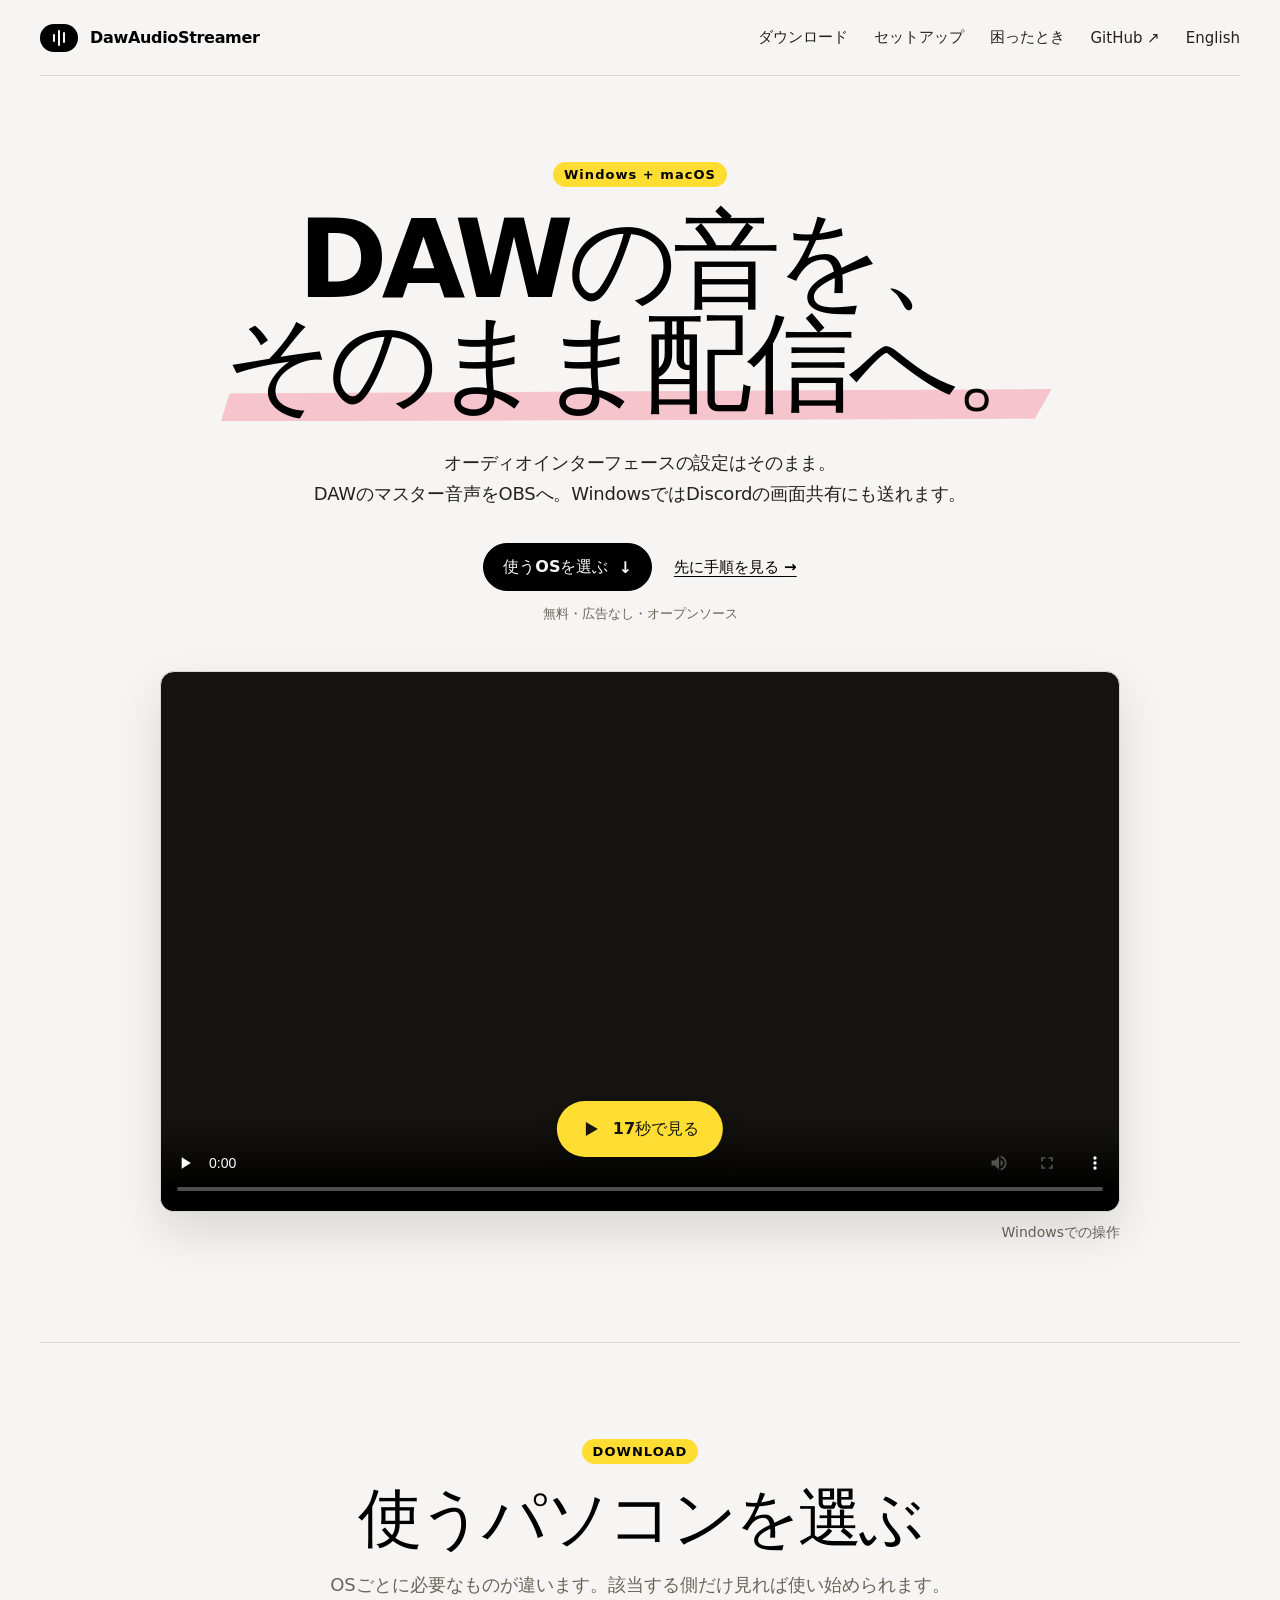
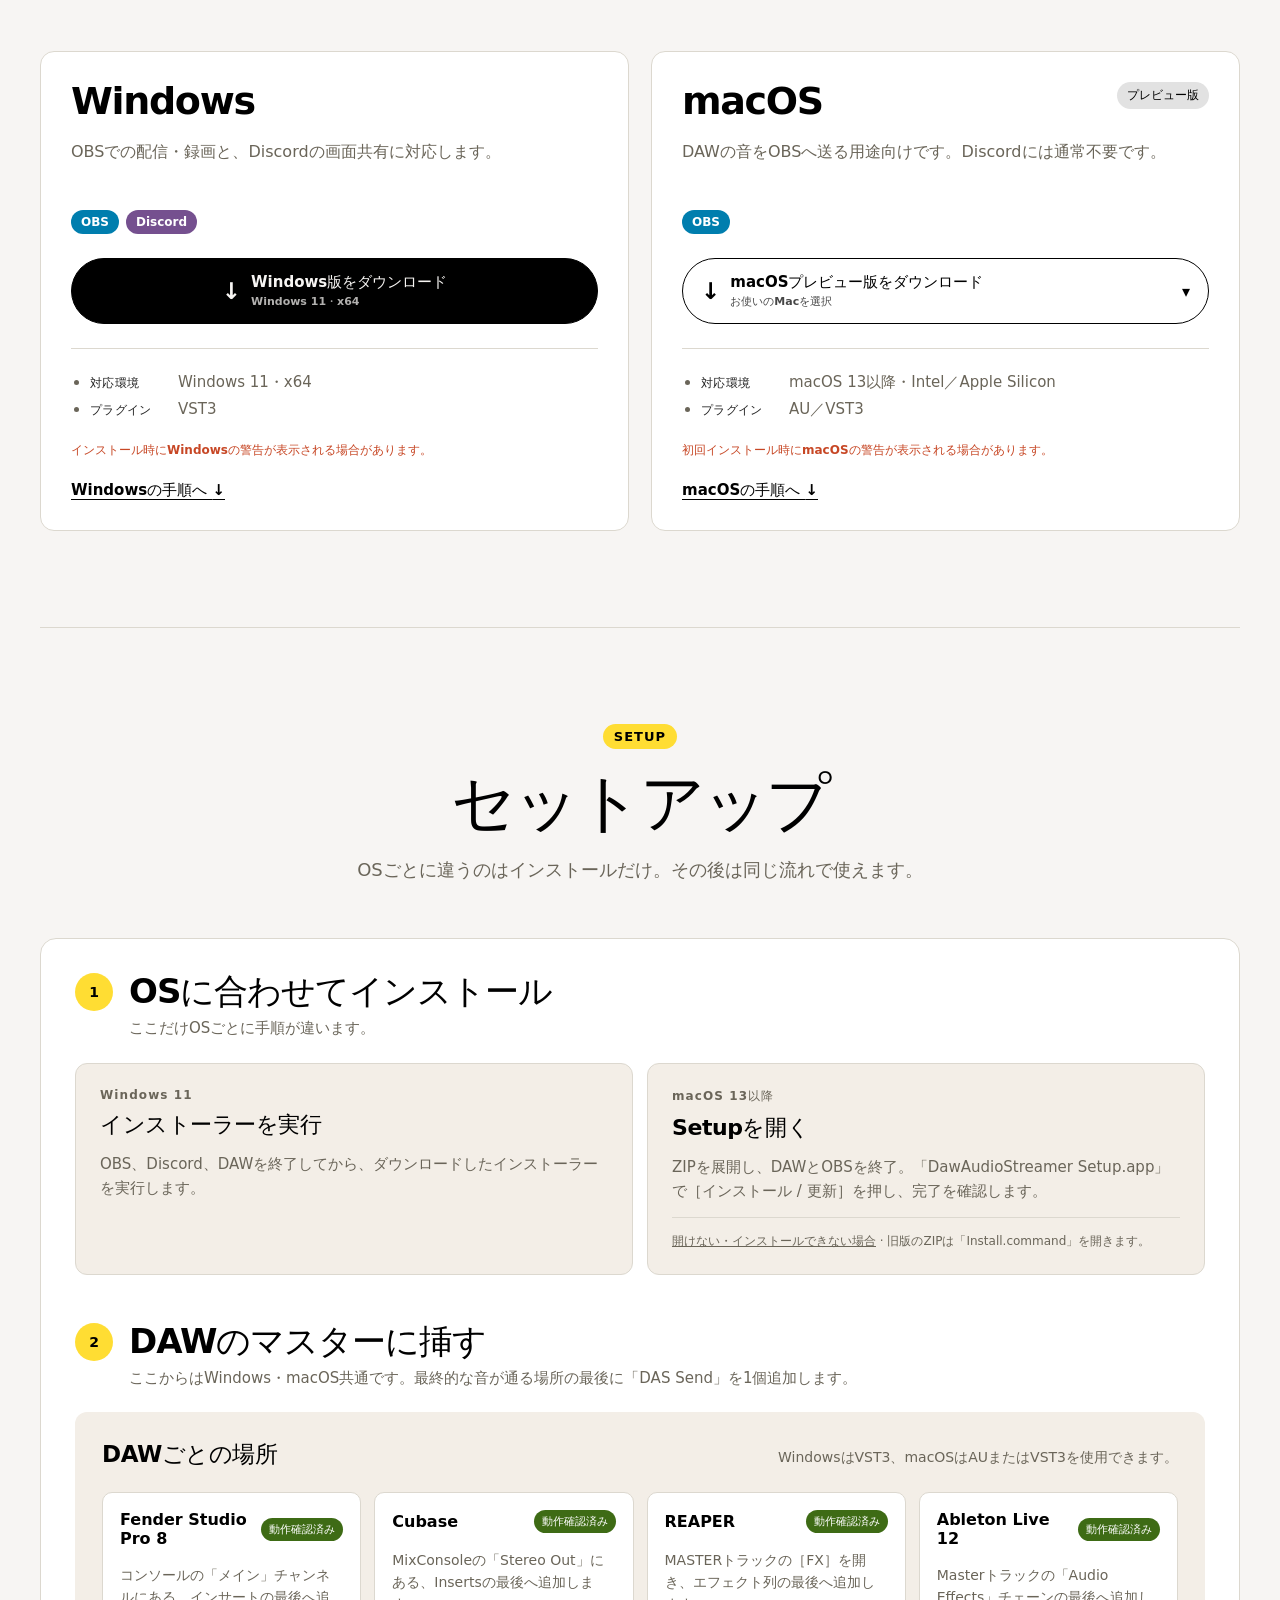
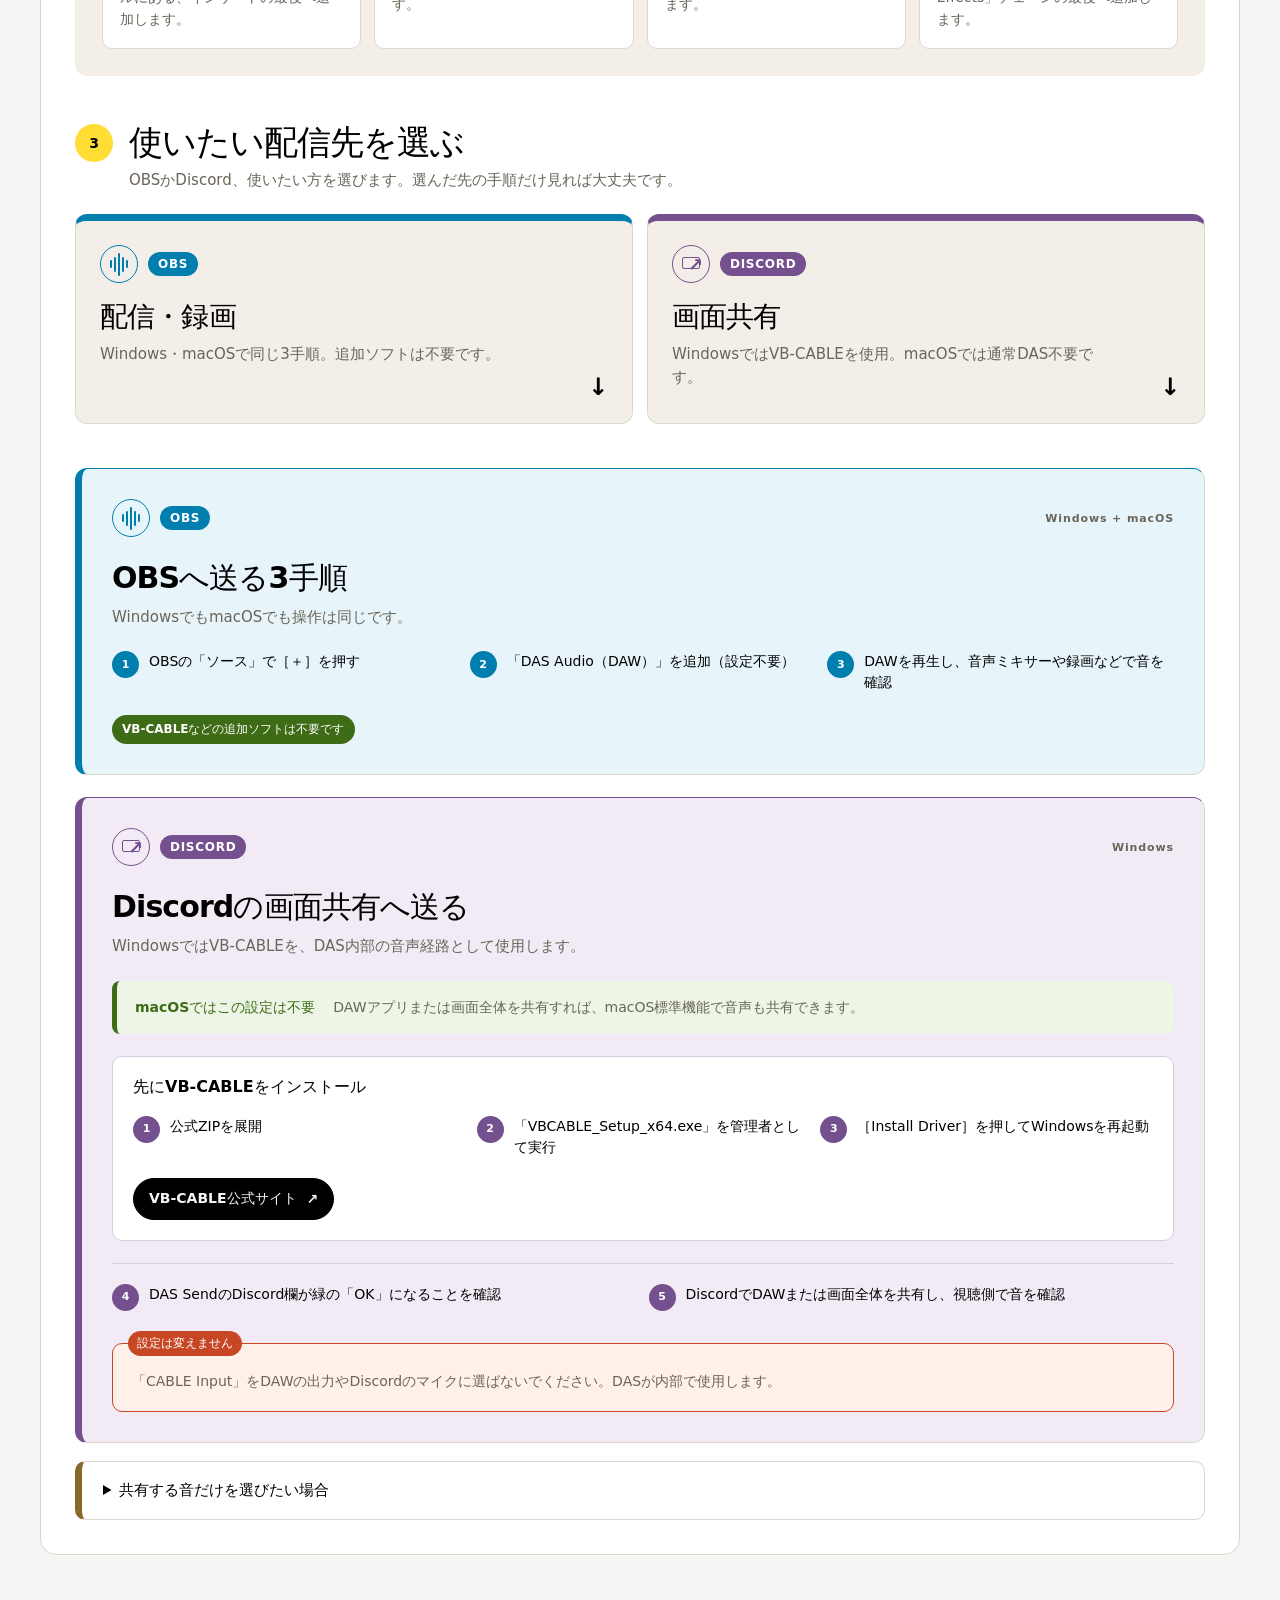
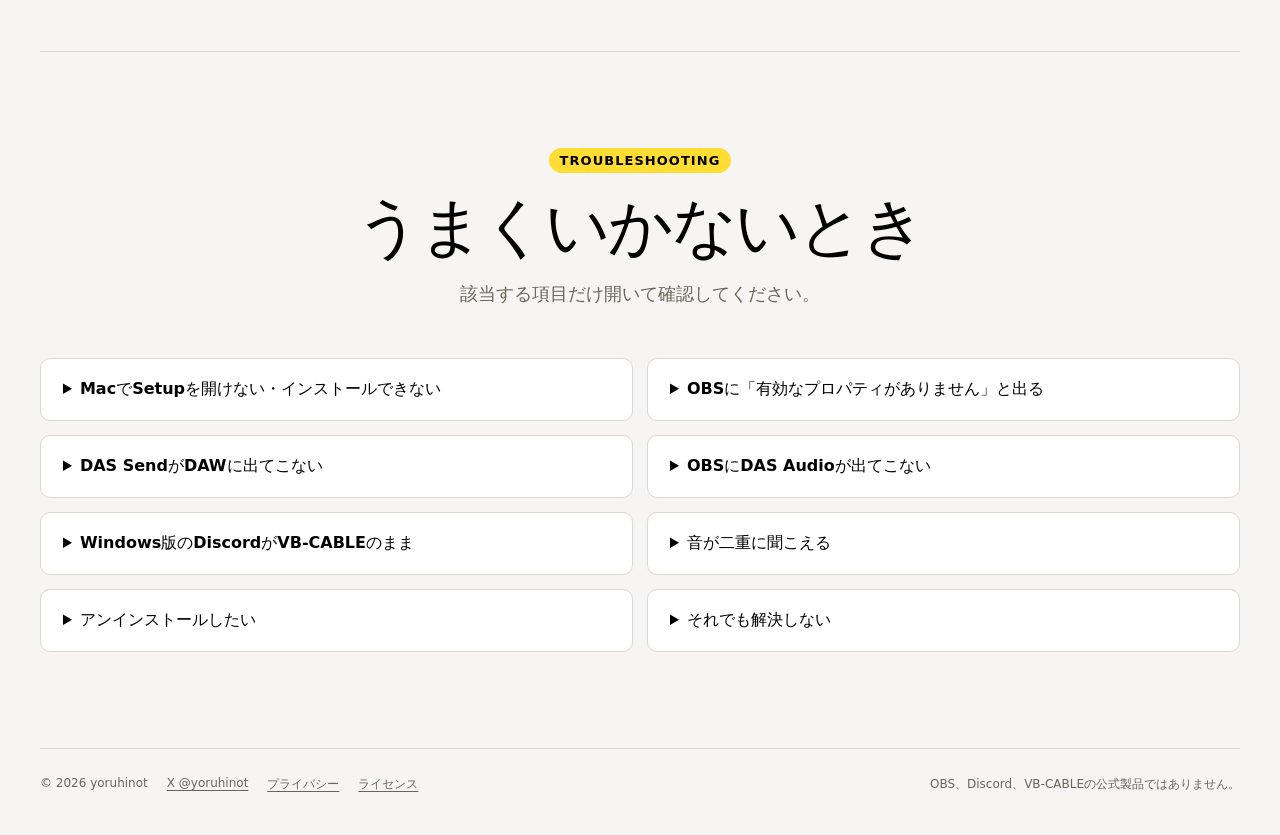
==== site/index.html @ 67678a51 "Refine setup wording and name the bundled Mac guide clearly" ====
<!doctype html>
<html lang="ja">
<head>
  <meta charset="utf-8">
  <meta name="viewport" content="width=device-width, initial-scale=1">
  <script src="language.js?v=20260910"></script>
  <title>DawAudioStreamer — DAWの音を配信へ</title>
  <meta name="description" content="DAWの音声を、オーディオ設定を変えずにOBSやDiscordの画面共有へ送れます。Windows版とmacOSプレビュー版を配布中。">
  <meta name="theme-color" content="#f7f5f3" media="(prefers-color-scheme: light)">
  <meta name="theme-color" content="#151411" media="(prefers-color-scheme: dark)">
  <link rel="canonical" href="https://yoruhinot.github.io/DawAudioStreamer/">
  <link rel="icon" href="favicon.ico?v=20260908" sizes="16x16 32x32 48x48">
  <link rel="icon" type="image/png" sizes="32x32" href="favicon-32.png?v=20260908">
  <link rel="icon" type="image/svg+xml" sizes="any" href="favicon.svg?v=20260908">
  <link rel="apple-touch-icon" sizes="180x180" href="apple-touch-icon.png?v=20260908">
  <meta property="og:type" content="website">
  <meta property="og:site_name" content="DawAudioStreamer">
  <meta property="og:locale" content="ja_JP">
  <meta property="og:url" content="https://yoruhinot.github.io/DawAudioStreamer/">
  <meta property="og:title" content="DawAudioStreamer — DAWの音を配信へ">
  <meta property="og:description" content="DAWの音をOBSへ。WindowsではDiscordの画面共有にも。オーディオインターフェースの設定はそのまま。">
  <meta property="og:image" content="https://yoruhinot.github.io/DawAudioStreamer/og.png?v=20260908">
  <meta property="og:image:type" content="image/png">
  <meta property="og:image:alt" content="DawAudioStreamer — DAWの音を、そのまま配信へ。OBS / Discord">
  <meta property="og:image:width" content="1731">
  <meta property="og:image:height" content="909">
  <meta name="twitter:card" content="summary_large_image">
  <meta name="twitter:title" content="DawAudioStreamer — DAWの音を配信へ">
  <meta name="twitter:description" content="DAWの音をOBSへ。WindowsではDiscordの画面共有にも。オーディオインターフェースの設定はそのまま。">
  <meta name="twitter:image" content="https://yoruhinot.github.io/DawAudioStreamer/og.png?v=20260908">
  <meta name="twitter:image:alt" content="DawAudioStreamer — DAWの音を、そのまま配信へ。OBS / Discord">
  <link rel="stylesheet" href="styles.css?v=20260927-setup">
</head>
<body>
  <header class="site-header">
    <a class="brand" href="#top" aria-label="DawAudioStreamer トップ">
      <span class="brand-mark" aria-hidden="true"><i></i><i></i><i></i></span>
      <span>DawAudioStreamer</span>
    </a>
    <nav aria-label="メインメニュー">
      <a href="#download">ダウンロード</a>
      <a href="#setup">セットアップ</a>
      <a href="#trouble">困ったとき</a>
      <a href="https://github.com/yoruhinot/DawAudioStreamer">GitHub <span aria-hidden="true">↗</span></a>
      <a href="en/?lang=en" hreflang="en" lang="en">English</a>
    </nav>
  </header>

  <main id="top">
    <section class="hero">
      <div class="hero-copy">
        <p class="eyebrow">Windows + macOS</p>
        <h1>DAWの音を、<br><span>そのまま配信へ。</span></h1>
        <p class="lead">オーディオインターフェースの設定はそのまま。<br>DAWのマスター音声をOBSへ。WindowsではDiscordの画面共有にも送れます。</p>
        <div class="hero-actions">
          <a class="primary-button" href="#download">使うOSを選ぶ <span aria-hidden="true">↓</span></a>
          <a class="text-link" href="#setup">先に手順を見る <span aria-hidden="true">→</span></a>
        </div>
        <p class="download-note">無料・広告なし・オープンソース</p>
      </div>

      <figure class="demo-figure">
        <div class="demo-player">
          <video id="demo-video" controls playsinline preload="none" width="1920" height="1080" poster="demo-poster.webp" aria-label="DawAudioStreamerの使い方：DAW、OBS、Discordでの操作">
            <source src="das-demo.mp4" type="video/mp4">
            <a href="das-demo.mp4">動画をダウンロード</a>
          </video>
          <button class="demo-play" id="demo-play" type="button" aria-label="Windowsでの使い方を再生（約17秒）" aria-controls="demo-video" hidden>
            <svg width="20" height="20" viewBox="0 0 20 20" aria-hidden="true"><path d="M5 3 17 10 5 17Z" fill="currentColor"/></svg>
            <span>17秒で見る</span>
          </button>
        </div>
        <figcaption>Windowsでの操作</figcaption>
      </figure>
    </section>

    <section class="download-section" id="download">
      <div class="section-heading">
        <p class="eyebrow">DOWNLOAD</p>
        <h2>使うパソコンを選ぶ</h2>
        <p>OSごとに必要なものが違います。該当する側だけ見れば使い始められます。</p>
      </div>

      <div class="platform-grid">
        <article class="platform-card windows-card">
          <div class="platform-card-header"><h3>Windows</h3></div>
          <p class="platform-summary">OBSでの配信・録画と、Discordの画面共有に対応します。</p>
          <div class="purpose-chips" aria-label="Windows版の用途"><span class="obs-chip">OBS</span><span class="discord-chip">Discord</span></div>
          <a class="download-button" id="windows-download" href="https://github.com/yoruhinot/DawAudioStreamer/releases/download/v0.4.2/DawAudioStreamer-Setup-0.4.2.exe">
            <span class="download-icon" aria-hidden="true">↓</span><span><strong id="download-title">Windows版をダウンロード</strong><small id="download-version">Windows 11・x64</small></span>
          </a>
          <ul class="platform-facts"><li><strong>対応環境</strong>Windows 11・x64</li><li><strong>プラグイン</strong>VST3</li></ul>
          <p class="install-warning">インストール時にWindowsの警告が表示される場合があります。</p>
          <a class="card-link" href="#windows-setup">Windowsの手順へ <span aria-hidden="true">↓</span></a>
        </article>

        <article class="platform-card mac-card">
          <div class="platform-card-header"><h3>macOS</h3><span class="stage-badge">プレビュー版</span></div>
          <p class="platform-summary">DAWの音をOBSへ送る用途向けです。Discordには通常不要です。</p>
          <div class="purpose-chips" aria-label="macOS版の用途"><span class="obs-chip">OBS</span></div>
          <details class="mac-picker" id="mac-download">
            <summary class="download-button mac-download">
              <span class="download-icon" aria-hidden="true">↓</span><span><strong>macOSプレビュー版をダウンロード</strong><small>お使いのMacを選択</small></span>
              <span class="mac-picker-caret" aria-hidden="true">▾</span>
            </summary>
            <div class="mac-picker-menu">
              <a class="mac-arch" id="mac-download-arm" href="https://github.com/yoruhinot/DawAudioStreamer/releases/download/v0.4.2-macos-preview.1/DawAudioStreamer-0.4.2-macos-preview.1-macOS-AppleSilicon.zip">
                <strong>Apple Silicon</strong><small>macOS 13以降</small>
              </a>
              <a class="mac-arch" id="mac-download-intel" href="https://github.com/yoruhinot/DawAudioStreamer/releases/download/v0.4.2-macos-preview.1/DawAudioStreamer-0.4.2-macos-preview.1-macOS-Intel.zip">
                <strong>Intel</strong><small>macOS 13以降</small>
              </a>
            </div>
          </details>
          <ul class="platform-facts"><li><strong>対応環境</strong>macOS 13以降・Intel／Apple Silicon</li><li><strong>プラグイン</strong>AU／VST3</li></ul>
          <p class="install-warning">初回インストール時にmacOSの警告が表示される場合があります。</p>
          <a class="card-link" href="#macos">macOSの手順へ <span aria-hidden="true">↓</span></a>
        </article>
      </div>
    </section>

    <section class="setup-section" id="setup">
      <span class="anchor-alias" id="start" aria-hidden="true"></span>
      <div class="section-heading"><p class="eyebrow">SETUP</p><h2>セットアップ</h2><p>OSごとに違うのはインストールだけ。その後は同じ流れで使えます。</p></div>

      <article class="setup-flow">
        <div class="flow-heading"><span>1</span><div><h3>OSに合わせてインストール</h3><p>ここだけOSごとに手順が違います。</p></div></div>
        <div class="install-grid">
          <section class="install-card" id="windows-setup">
            <p class="platform-label">Windows 11</p><h4>インストーラーを実行</h4>
            <p>OBS、Discord、DAWを終了してから、ダウンロードしたインストーラーを実行します。</p>
          </section>
          <section class="install-card" id="macos">
            <p class="platform-label">macOS 13以降</p><h4>Setupを開く</h4>
            <p>ZIPを展開し、DAWとOBSを終了。「DawAudioStreamer Setup.app」で［インストール / 更新］を押し、完了を確認します。</p>
            <small><a href="#macos-help">開けない・インストールできない場合</a> · 旧版のZIPは「Install.command」を開きます。</small>
          </section>
        </div>

        <div class="flow-heading" id="daw"><span>2</span><div><h3>DAWのマスターに挿す</h3><p>ここからはWindows・macOS共通です。最終的な音が通る場所の最後に「DAS Send」を1個追加します。</p></div></div>
        <div class="daw-block">
          <div class="subheading"><h4>DAWごとの場所</h4><p>WindowsはVST3、macOSはAUまたはVST3を使用できます。</p></div>
          <div class="daw-list">
            <article class="daw-card"><header><strong>Fender Studio Pro 8</strong><span>動作確認済み</span></header><p>コンソールの「メイン」チャンネルにある、インサートの最後へ追加します。</p></article>
            <article class="daw-card"><header><strong>Cubase</strong><span>動作確認済み</span></header><p>MixConsoleの「Stereo Out」にある、Insertsの最後へ追加します。</p></article>
            <article class="daw-card"><header><strong>REAPER</strong><span>動作確認済み</span></header><p>MASTERトラックの［FX］を開き、エフェクト列の最後へ追加します。</p></article>
            <article class="daw-card"><header><strong>Ableton Live 12</strong><span>動作確認済み</span></header><p>Masterトラックの「Audio Effects」チェーンの最後へ追加します。</p></article>
          </div>
        </div>

        <div class="flow-heading"><span>3</span><div><h3>使いたい配信先を選ぶ</h3><p>OBSかDiscord、使いたい方を選びます。選んだ先の手順だけ見れば大丈夫です。</p></div></div>
        <div class="route-choice-grid">
          <a class="route-choice obs-choice" href="#obs">
            <div class="destination-label obs-label"><span class="wave-icon" aria-hidden="true"><i></i><i></i><i></i><i></i><i></i></span><strong>OBS</strong></div>
            <h4>配信・録画</h4><p>Windows・macOSで同じ3手順。追加ソフトは不要です。</p><span class="route-arrow" aria-hidden="true">↓</span>
          </a>
          <a class="route-choice discord-choice" href="#discord">
            <div class="destination-label discord-label"><span class="share-icon" aria-hidden="true"></span><strong>DISCORD</strong></div>
            <h4>画面共有</h4><p>WindowsではVB-CABLEを使用。macOSでは通常DAS不要です。</p><span class="route-arrow" aria-hidden="true">↓</span>
          </a>
        </div>

        <div class="route-details">
          <section class="destination-card obs-guide" id="obs">
            <header class="detail-header"><div class="destination-label obs-label"><span class="wave-icon" aria-hidden="true"><i></i><i></i><i></i><i></i><i></i></span><strong>OBS</strong></div><span class="platform-scope">Windows + macOS</span></header>
            <h4>OBSへ送る3手順</h4><p>WindowsでもmacOSでも操作は同じです。</p>
            <ol><li><span>1</span>OBSの「ソース」で［＋］を押す</li><li><span>2</span>「DAS Audio（DAW）」を追加（設定不要）</li><li><span>3</span>DAWを再生し、音声ミキサーや録画などで音を確認</li></ol>
            <p class="result-note success-note">VB-CABLEなどの追加ソフトは不要です</p>
          </section>

          <section class="destination-card discord-guide" id="discord">
            <span class="anchor-alias" id="discord-share" aria-hidden="true"></span>
            <header class="detail-header"><div class="destination-label discord-label"><span class="share-icon" aria-hidden="true"></span><strong>DISCORD</strong></div><span class="platform-scope">Windows</span></header>
            <h4>Discordの画面共有へ送る</h4><p>WindowsではVB-CABLEを、DAS内部の音声経路として使用します。</p>
            <div class="native-mac-note"><strong>macOSではこの設定は不要</strong><p>DAWアプリまたは画面全体を共有すれば、macOS標準機能で音声も共有できます。</p></div>
            <div id="vbcable" class="dependency-box">
              <strong>先にVB-CABLEをインストール</strong>
              <ol><li><span>1</span>公式ZIPを展開</li><li><span>2</span>「VBCABLE_Setup_x64.exe」を管理者として実行</li><li><span>3</span>［Install Driver］を押してWindowsを再起動</li></ol>
              <a class="secondary-button" href="https://vb-audio.com/Cable/">VB-CABLE公式サイト <span aria-hidden="true">↗</span></a>
            </div>
            <ol class="discord-final-steps"><li><span>4</span>DAS SendのDiscord欄が緑の「OK」になることを確認</li><li><span>5</span>DiscordでDAWまたは画面全体を共有し、視聴側で音を確認</li></ol>
            <div class="important-note"><strong>設定は変えません</strong><p>「CABLE Input」をDAWの出力やDiscordのマイクに選ばないでください。DASが内部で使用します。</p></div>
          </section>
        </div>

        <details class="advanced-tip"><summary>共有する音だけを選びたい場合</summary><p>「配信用BUS」を1本作り、配信したいトラックだけを送ります。そのBUSの最後にDAS Sendを1個挿すと、自分だけが聞く音を配信から外せます。</p></details>
      </article>
    </section>

    <section class="trouble-section" id="trouble">
      <div class="section-heading"><p class="eyebrow">TROUBLESHOOTING</p><h2>うまくいかないとき</h2><p>該当する項目だけ開いて確認してください。</p></div>
      <div class="faq-grid">
        <details id="macos-help"><summary>MacでSetupを開けない・インストールできない</summary><p>開こうとしてブロックされた場合は、［システム設定］→［プライバシーとセキュリティ］→［このまま開く］→［開く］へ進みます。信頼できる公式配布物に限る手順です。マルウェア検出・破損の警告なら続行せずご相談ください。<a href="https://support.apple.com/ja-jp/102445">Appleの案内</a></p><p>書き込み権限のエラーは［Finderで表示］から対象フォルダの［情報を見る］→［共有とアクセス権］を確認。変更できない場合はMacの管理者へ相談してください。Setupが権限を変更することはありません。</p><p>ファイル不足ならZIPを再ダウンロードして全体を展開。復旧ファイルの案内が出た場合は削除せず、［詳細をコピー］してサポートへお知らせください。［インストール完了］を確認してからDAWとOBSへ進みます。</p><p>旧版のInstall.commandでは、言語選択でEnterを押すと既定の言語で進みます。Terminalの［プロセスが完了しました］は成功の表示ではありません。スクリプト自身の完了メッセージを確認してください。</p></details>
        <details><summary>OBSに「有効なプロパティがありません」と出る</summary><p>旧版では設定項目がないため表示されます。故障ではありません。そのまま画面を閉じ、DAWのマスターにDAS Sendを1個追加してください。DAWを再生し、OBSの音声ミキサーや録画などで音を確認できます。</p></details>
        <details><summary>DAS SendがDAWに出てこない</summary><p>DAWのVST3またはAUプラグインを再スキャンします。インストール後にDAWを再起動していない場合は、一度終了して開き直してください。</p></details>
        <details><summary>OBSにDAS Audioが出てこない</summary><p>OBSを完全に終了して開き直し、「ソース」の［＋］をもう一度確認してください。</p><p>OBSのバージョンが古いと、DAS Audioが表示されない場合があります。表示されない場合は、OBSを最新版に更新して試してください。</p></details>
        <details><summary>Windows版のDiscordがVB-CABLEのまま</summary><p>VB-CABLEのx64版を管理者として導入し、Windowsを再起動してください。</p></details>
        <details><summary>音が二重に聞こえる</summary><p>OBSでDAS Audioとデスクトップ音声の両方から、同じDAW音声を取り込んでいないか確認します。DAS Sendも1個だけにしてください。</p></details>
        <details><summary>アンインストールしたい</summary><p>Windowsは「インストールされているアプリ」から削除します。macOSはDAWとOBSを終了し、Setup.appの［アンインストール］を選び、完了を確認してください。DAWプロジェクト・OBSシーンは残ります。旧版のZIPでは「Uninstall.command」を使用します。</p></details>
        <details><summary>それでも解決しない</summary><p>不具合や要望は<a href="https://x.com/yoruhinot">X（@yoruhinot）</a>または<a href="https://github.com/yoruhinot/DawAudioStreamer/issues">GitHub Issues</a>へ。使用OS、DAW、OBSのバージョンと症状を添えてください。</p></details>
      </div>
    </section>
  </main>

  <footer>
    <span>© 2026 yoruhinot</span>
    <a href="https://x.com/yoruhinot">X @yoruhinot</a>
    <a href="https://github.com/yoruhinot/DawAudioStreamer/blob/main/PRIVACY.ja.md">プライバシー</a>
    <a href="https://github.com/yoruhinot/DawAudioStreamer/blob/main/LICENSE">ライセンス</a>
    <span class="trademark-note">OBS、Discord、VB-CABLEの公式製品ではありません。</span>
  </footer>

  <script src="app.js?v=20260927-setup" defer></script>
</body>
</html>
---- site/styles.css ----
:root {
  color-scheme: light dark;
  --paper: #f7f5f3;
  --card: #ffffff;
  --cream: #f3eee7;
  --ink: #000000;
  --charcoal: #222222;
  --graphite: #6a6559;
  --linen: #dcd8cf;
  --smoke: #e2e2e2;
  --yellow: #ffdd33;
  --pink: #f5c4cc;
  --obs: #007eae;
  --obs-soft: #e7f5fa;
  --discord: #75508f;
  --discord-soft: #f2ebf6;
  --success: #3e6b15;
  --success-soft: #edf5e7;
  --attention: #c74725;
  --attention-soft: #fff0ea;
  --tip: #8a682b;
  --focus: #005fcc;
  font-family: Inter, "Segoe UI", "Noto Sans JP", system-ui, sans-serif;
  font-synthesis: none;
}

* { box-sizing: border-box; }
html { scroll-behavior: smooth; }
body { margin: 0; min-height: 100vh; color: var(--ink); background: var(--paper); }
a { color: inherit; }
section, article[id], div[id], details[id] { scroll-margin-top: 110px; }

.site-header, main, footer { width: min(1200px, calc(100% - 48px)); margin-inline: auto; }
.site-header {
  position: sticky;
  z-index: 20;
  top: 0;
  min-height: 76px;
  display: flex;
  align-items: center;
  justify-content: space-between;
  background: color-mix(in srgb, var(--paper) 94%, transparent);
  border-bottom: 1px solid var(--linen);
  backdrop-filter: blur(12px);
}
.brand { display: inline-flex; align-items: center; gap: 12px; text-decoration: none; font-weight: 750; letter-spacing: -.02em; }
.brand-mark { width: 38px; height: 28px; display: flex; align-items: center; justify-content: center; gap: 3px; color: var(--paper); background: var(--ink); border-radius: 9999px; }
.brand-mark i { width: 2px; border-radius: 2px; background: currentColor; }
.brand-mark i:nth-child(1) { height: 8px; }
.brand-mark i:nth-child(2) { height: 16px; }
.brand-mark i:nth-child(3) { height: 11px; }
nav { display: flex; align-items: center; gap: 26px; }
nav a { color: var(--charcoal); text-decoration: none; font-size: 15px; }
nav a:hover { text-decoration: underline; text-underline-offset: 4px; }

a:focus-visible, summary:focus-visible { outline: 3px solid var(--focus); outline-offset: 3px; }
.eyebrow { width: fit-content; margin: 0 auto 22px; padding: 5px 11px; color: #000; background: var(--yellow); border-radius: 9999px; font-size: 13px; font-weight: 800; letter-spacing: .08em; }
.text-link, .card-link { font-size: 15px; font-weight: 700; text-underline-offset: 4px; }
.primary-button, .secondary-button, .download-button {
  display: inline-flex;
  align-items: center;
  justify-content: center;
  gap: 10px;
  color: var(--paper);
  background: var(--ink);
  border: 1px solid var(--ink);
  border-radius: 35px;
  font-weight: 750;
  text-decoration: none;
}
.primary-button { min-height: 48px; padding: 11px 19px; }
.primary-button:hover { color: #000; background: var(--yellow); }
.secondary-button { width: fit-content; min-height: 42px; padding: 9px 15px; font-size: 14px; }
.secondary-button:hover { color: #000; background: var(--yellow); }

.hero { padding: 86px 0 100px; text-align: center; }
.hero-copy { max-width: 980px; margin-inline: auto; }
h1 { margin: 0; font-size: clamp(58px, 8.7vw, 108px); line-height: .95; letter-spacing: -.055em; }
h1 span { position: relative; z-index: 0; white-space: nowrap; }
h1 span::before { content: ""; position: absolute; z-index: -1; left: -.03em; right: -.04em; bottom: .03em; height: .3em; background: var(--pink); clip-path: polygon(1% 14%, 99% 0, 97% 92%, 0 100%); }
.lead { margin: 34px 0 0; color: var(--charcoal); font-size: 18px; line-height: 1.7; letter-spacing: -.01em; }
.hero-actions { margin-top: 34px; display: flex; align-items: center; justify-content: center; gap: 22px; }
.download-note { margin: 14px 0 0; color: var(--graphite); font-size: 13px; }

.demo-figure { max-width: 960px; margin: 48px auto 0; }
.demo-player { position: relative; overflow: hidden; background: #151411; border: 1px solid var(--linen); border-radius: 14px; box-shadow: 0 20px 50px rgb(0 0 0 / 12%); }
.demo-player video { display: block; width: 100%; height: auto; aspect-ratio: 16 / 9; }
.demo-play { position: absolute; bottom: max(44px, 10%); left: 50%; transform: translateX(-50%); display: flex; align-items: center; justify-content: center; gap: 12px; min-height: 56px; padding: 14px 24px; color: #151411; background: #ffdd33; border: 0; border-radius: 9999px; box-shadow: 0 4px 24px rgb(0 0 0 / 25%); font: inherit; font-size: 16px; font-weight: 750; white-space: nowrap; cursor: pointer; }
.demo-play[hidden] { display: none; }
.demo-play:hover { background: #ffe76b; }
.demo-play:focus-visible { outline: 3px solid #fff; outline-offset: 5px; }
.demo-figure figcaption { margin-top: 12px; color: var(--graphite); font-size: 14px; text-align: right; }
.wave-icon { display: flex; align-items: center; justify-content: center; gap: 2px; }
.wave-icon i { width: 2px; border-radius: 2px; background: currentColor; }
.wave-icon i:nth-child(1), .wave-icon i:nth-child(5) { height: 8px; }
.wave-icon i:nth-child(2), .wave-icon i:nth-child(4) { height: 15px; }
.wave-icon i:nth-child(3) { height: 23px; }
.share-icon::before { content: ""; position: absolute; inset: 11px 9px 13px; border: 1.5px solid currentColor; border-radius: 2px; }
.share-icon::after { content: "↗"; position: absolute; left: 15px; top: 8px; font-size: 18px; font-weight: 800; }
.preview-guide { margin: 15px 0 0; padding: 9px 13px; color: var(--graphite); background: #d2c7b8; border: 1px solid #c8beb1; border-radius: 10px; font-size: 12px; }

.download-section, .setup-section, .trouble-section { padding: 96px 0; border-top: 1px solid var(--linen); }
.section-heading { max-width: 790px; margin-inline: auto; text-align: center; }
.section-heading h2 { margin: 0; font-size: clamp(43px, 5vw, 70px); line-height: 1; letter-spacing: -.045em; }
.section-heading > p:last-child { margin: 21px auto 0; color: var(--graphite); font-size: 18px; line-height: 1.55; }

.platform-grid { margin-top: 52px; display: grid; grid-template-columns: 1fr 1fr; gap: 22px; align-items: stretch; }
.platform-card { padding: 30px; display: flex; flex-direction: column; background: var(--card); border: 1px solid var(--linen); border-radius: 14px; }
.platform-card-header { display: flex; align-items: flex-start; justify-content: space-between; gap: 18px; }
.platform-label { margin: 0 0 8px; color: var(--graphite); font-size: 12px; font-weight: 800; letter-spacing: .09em; }
.platform-card h3 { margin: 0; font-size: 38px; line-height: 1; letter-spacing: -.035em; }
.stage-badge { padding: 5px 10px; color: var(--ink); background: var(--smoke); border-radius: 9999px; font-size: 12px; font-weight: 800; white-space: nowrap; }
.platform-summary { min-height: 54px; margin: 20px 0 0; color: var(--graphite); font-size: 16px; line-height: 1.55; }
.purpose-chips { margin-top: 16px; display: flex; flex-wrap: wrap; gap: 7px; }
.purpose-chips span { padding: 5px 10px; color: #fff; border-radius: 9999px; font-size: 12px; font-weight: 800; }
.purpose-chips .obs-chip { background: var(--obs); }
.purpose-chips .discord-chip { background: var(--discord); }
.purpose-chips .native-chip { background: var(--success); }
.download-button { width: 100%; min-height: 66px; margin-top: 24px; padding: 12px 18px; text-align: left; }
.download-button:hover { color: #000; background: var(--yellow); }
.download-button strong, .download-button small { display: block; }
.download-button strong { font-size: 15px; }
.download-button small { margin-top: 2px; opacity: .72; font-size: 11px; }
.download-icon { font-size: 23px; line-height: 1; }
.mac-download { color: var(--ink); background: var(--card); }
.mac-download:hover { color: var(--paper); background: var(--ink); }
.mac-picker { position: relative; }
.mac-picker > summary { justify-content: flex-start; list-style: none; cursor: pointer; transition: color .15s ease, background .15s ease, border-radius .2s ease, border-color .2s ease; }
.mac-picker > summary::-webkit-details-marker { display: none; }
.mac-picker-caret { margin-left: auto; transition: transform .2s ease; }
.mac-picker[open] .mac-picker-caret { transform: rotate(180deg); }
.mac-picker[open] > summary {
  color: var(--ink); background: var(--card);
  border-bottom-color: var(--linen);
  border-radius: 35px 35px 0 0;
}
.mac-picker-menu {
  position: absolute; left: 0; right: 0; top: 100%; z-index: 5;
  display: flex; flex-direction: column; gap: 2px; padding: 8px;
  background: var(--card);
  border: 1px solid var(--ink); border-top: none;
  border-radius: 0 0 35px 35px;
  box-shadow: 0 22px 44px rgba(17, 17, 17, .13);
  opacity: 0; visibility: hidden; pointer-events: none;
  transform: translateY(-8px); transform-origin: top center;
  transition: opacity .2s ease, transform .2s ease, visibility .2s;
}
.mac-picker[open] .mac-picker-menu {
  opacity: 1; visibility: visible; pointer-events: auto;
  transform: translateY(0);
}
.mac-arch { display: block; padding: 11px 16px; color: var(--ink); background: transparent; border-radius: 14px; text-decoration: none; transition: color .15s ease, background .15s ease; }
.mac-arch:last-child { border-bottom-left-radius: 27px; border-bottom-right-radius: 27px; }
.mac-arch:hover { color: var(--paper); background: var(--ink); }
.mac-arch[aria-disabled="true"] { opacity: .6; pointer-events: none; }
.mac-arch strong { display: block; font-size: 15px; }
.mac-arch small { display: block; margin-top: 2px; opacity: .72; font-size: 11px; }
@media (prefers-reduced-motion: reduce) {
  .mac-picker-caret, .mac-picker-menu, .mac-arch, .mac-picker > summary { transition: none; }
  .mac-picker-menu { transform: none; }
}
.platform-facts { margin: 24px 0 0; padding: 20px 0 0 19px; color: var(--graphite); border-top: 1px solid var(--linen); font-size: 15px; line-height: 1.8; }
.platform-facts strong { display: inline-block; min-width: 88px; color: var(--charcoal); font-size: 12px; letter-spacing: .03em; }
.install-warning { margin: 18px 0 0; color: var(--attention); font-size: 12px; font-weight: 750; line-height: 1.5; transition: opacity .10s ease; }
.mac-card:has(.mac-picker[open]) .install-warning { opacity: 0; transition-duration: 0s; }
.card-link { margin-top: auto; padding-top: 22px; }

.setup-section { position: relative; }
.anchor-alias { position: absolute; pointer-events: none; }
.setup-flow { margin-top: 54px; padding: 34px; background: var(--card); border: 1px solid var(--linen); border-radius: 16px; }
.flow-heading { margin-top: 48px; display: flex; align-items: flex-start; gap: 16px; }
.flow-heading:first-child { margin-top: 0; }
.flow-heading > span { flex: 0 0 38px; width: 38px; height: 38px; display: grid; place-items: center; color: #000; background: var(--yellow); border-radius: 9999px; font-size: 14px; font-weight: 850; }
.flow-heading h3 { margin: 0; font-size: clamp(25px, 3vw, 34px); line-height: 1.1; letter-spacing: -.03em; }
.flow-heading p { max-width: 760px; margin: 7px 0 0; color: var(--graphite); font-size: 15px; line-height: 1.55; }
.install-grid { margin-top: 22px; display: grid; grid-template-columns: 1fr 1fr; gap: 14px; }
.install-card { padding: 24px; background: var(--cream); border: 1px solid var(--linen); border-radius: 12px; }
.install-card h4 { margin: 0; font-size: 22px; letter-spacing: -.02em; }
.install-card > p:not(.platform-label) { margin: 12px 0 0; color: var(--graphite); font-size: 15px; line-height: 1.6; }
.install-card small { display: block; margin-top: 14px; padding-top: 14px; color: var(--graphite); border-top: 1px solid var(--linen); font-size: 12px; line-height: 1.5; }

.daw-block { margin-top: 22px; padding: 27px; background: var(--cream); border-radius: 12px; }
.subheading { display: flex; align-items: baseline; justify-content: space-between; gap: 24px; }
.subheading h4, .destination-heading h4 { margin: 0; font-size: 23px; letter-spacing: -.02em; }
.subheading p, .destination-heading p { margin: 0; color: var(--graphite); font-size: 14px; }
.daw-list { margin-top: 22px; display: grid; grid-template-columns: repeat(4, 1fr); gap: 13px; }
.daw-card { background: var(--card); border: 1px solid var(--linen); border-radius: 10px; }
.daw-card header { padding: 17px; display: flex; align-items: center; justify-content: space-between; gap: 10px; }
.daw-card header strong { font-size: 16px; }
.daw-card header span { padding: 4px 8px; color: #fff; background: var(--success); border-radius: 9999px; font-size: 11px; font-weight: 800; white-space: nowrap; }
.daw-card p { margin: 0; padding: 0 17px 18px; color: var(--graphite); font-size: 14px; line-height: 1.55; }

.route-choice-grid { margin-top: 22px; display: grid; grid-template-columns: 1fr 1fr; gap: 14px; }
.route-choice { position: relative; min-height: 210px; padding: 24px 62px 24px 24px; color: inherit; background: var(--cream); border: 1px solid var(--linen); border-top-width: 7px; border-radius: 12px; text-decoration: none; }
.route-choice:hover { transform: translateY(-2px); box-shadow: 0 10px 24px rgb(0 0 0 / 10%); }
.obs-choice { border-top-color: var(--obs); }
.discord-choice { border-top-color: var(--discord); }
.route-choice h4 { margin: 19px 0 0; font-size: 28px; line-height: 1.1; letter-spacing: -.03em; }
.route-choice p { max-width: 440px; margin: 10px 0 0; color: var(--graphite); font-size: 15px; line-height: 1.55; }
.route-arrow { position: absolute; right: 24px; bottom: 22px; font-size: 24px; font-weight: 800; }
.route-details { margin-top: 44px; display: grid; gap: 22px; }
.destination-card { position: relative; padding: 30px; border: 1px solid var(--linen); border-left-width: 7px; border-radius: 12px; }
.obs-guide { background: var(--obs-soft); border-top-color: var(--obs); }
.discord-guide { background: var(--discord-soft); border-top-color: var(--discord); }
.obs-guide { border-left-color: var(--obs); }
.discord-guide { border-left-color: var(--discord); }
.detail-header { display: flex; align-items: center; justify-content: space-between; gap: 16px; }
.platform-scope { color: var(--graphite); font-size: 11px; font-weight: 800; letter-spacing: .08em; }
.destination-label { display: flex; align-items: center; gap: 10px; }
.destination-label > span { position: relative; width: 38px; height: 38px; color: currentColor; border: 1.5px solid currentColor; border-radius: 50%; }
.destination-label strong { padding: 5px 10px; color: #fff; border-radius: 9999px; font-size: 12px; letter-spacing: .06em; }
.obs-label { color: var(--obs); }
.obs-label strong { background: var(--obs); }
.discord-label { color: var(--discord); }
.discord-label strong { background: var(--discord); }
.destination-card > h4 { margin: 24px 0 0; font-size: 30px; line-height: 1.1; letter-spacing: -.03em; }
.destination-card > p:not(.result-note) { margin: 12px 0 0; color: var(--graphite); font-size: 15px; line-height: 1.55; }
.destination-card > ol { margin: 22px 0 0; padding: 0; display: grid; grid-template-columns: repeat(3, 1fr); gap: 11px; list-style: none; }
.destination-card li { display: flex; align-items: flex-start; gap: 10px; font-size: 14px; line-height: 1.5; }
.destination-card li span { flex: 0 0 27px; width: 27px; height: 27px; display: grid; place-items: center; color: #fff; border-radius: 9999px; font-size: 11px; font-weight: 800; }
.obs-guide li span { background: var(--obs); }
.discord-guide li span { background: var(--discord); }
.result-note { width: fit-content; margin: 22px 0 0; padding: 6px 10px; border-radius: 9999px; font-size: 12px; font-weight: 800; }
.success-note { color: #fff; background: var(--success); }
.dependency-box { margin-top: 22px; padding: 20px; background: var(--card); border: 1px solid #d8cce0; border-radius: 10px; }
.dependency-box > strong { font-size: 16px; }
.dependency-box ol { margin: 18px 0 0; padding: 0; display: grid; grid-template-columns: repeat(3, 1fr); gap: 11px; list-style: none; }
.dependency-box .secondary-button { margin-top: 20px; }
.discord-final-steps { grid-template-columns: repeat(2, 1fr) !important; padding-top: 20px !important; border-top: 1px solid #d8cce0; }
.native-mac-note { margin-top: 22px; padding: 16px 18px; display: flex; align-items: baseline; gap: 18px; background: var(--success-soft); border-left: 5px solid var(--success); border-radius: 8px; }
.native-mac-note strong { flex: 0 0 auto; color: var(--success); font-size: 14px; }
.native-mac-note p { margin: 0; color: var(--graphite); font-size: 14px; line-height: 1.55; }
.important-note { position: relative; margin-top: 32px; padding: 27px 19px 18px; background: var(--attention-soft); border: 1px solid var(--attention); border-radius: 10px; }
.important-note strong { position: absolute; top: -13px; left: 15px; padding: 4px 9px; color: #fff; background: var(--attention); border-radius: 9999px; font-size: 12px; }
.important-note p { margin: 0; color: var(--graphite); font-size: 14px; line-height: 1.55; }
.advanced-tip { margin-top: 18px; padding: 19px 21px; background: var(--card); border: 1px solid var(--linen); border-left: 7px solid var(--tip); border-radius: 10px; }
.advanced-tip summary { cursor: pointer; font-size: 15px; font-weight: 750; }
.advanced-tip p { margin: 13px 0 0; color: var(--graphite); font-size: 14px; line-height: 1.6; }

.faq-grid { margin-top: 50px; display: grid; grid-template-columns: 1fr 1fr; gap: 14px; }
.faq-grid details { padding: 20px 22px; background: var(--card); border: 1px solid var(--linen); border-radius: 10px; }
.faq-grid summary { cursor: pointer; font-size: 16px; font-weight: 750; }
.faq-grid p { margin: 14px 0 0; color: var(--graphite); font-size: 15px; line-height: 1.6; }
.faq-grid a { text-underline-offset: 3px; }

footer { padding: 27px 0 42px; display: flex; flex-wrap: wrap; gap: 19px; color: var(--graphite); border-top: 1px solid var(--linen); font-size: 12px; }
footer a { text-underline-offset: 3px; }
.trademark-note { margin-left: auto; }

@media (max-width: 900px) {
  .platform-grid { grid-template-columns: 1fr; }
  .platform-summary { min-height: 0; }
  .daw-list { grid-template-columns: 1fr; }
  .destination-card > ol, .dependency-box ol { grid-template-columns: 1fr; }
  .discord-final-steps { grid-template-columns: 1fr !important; }
  .trademark-note { margin-left: 0; width: 100%; }
}

@media (max-width: 620px) {
  .site-header, main, footer { width: min(100% - 28px, 1200px); }
  .site-header { min-height: 0; padding: 13px 0 11px; flex-wrap: wrap; }
  .brand span:last-child { font-size: 14px; }
  nav { width: 100%; margin-top: 11px; justify-content: space-between; gap: 10px; }
  nav a { font-size: 12px; }
  nav a:last-child { display: none; }
  .hero { padding: 62px 0 72px; }
  h1 { font-size: 44px; }
  h1 span { white-space: normal; }
  .lead br { display: none; }
  .hero-actions { align-items: stretch; flex-direction: column; }
  .primary-button { width: 100%; }
  .demo-figure { margin-top: 36px; }
  .demo-player { border-radius: 10px; }
  .demo-play { min-height: 48px; padding: 11px 18px; }
  .download-section, .setup-section, .trouble-section { padding: 72px 0; }
  .section-heading h2 { font-size: 36px; }
  .section-heading > p:last-child { font-size: 16px; }
  .platform-grid { margin-top: 40px; }
  .platform-card, .setup-flow { padding: 23px; }
  .platform-card h3 { font-size: 32px; }
  .download-button { justify-content: flex-start; }
  .install-grid, .route-choice-grid { grid-template-columns: 1fr; }
  .flow-heading { gap: 13px; }
  .flow-heading > span { flex-basis: 34px; width: 34px; height: 34px; }
  .flow-heading h3 { font-size: 25px; }
  .install-card { padding: 20px; }
  .daw-block { margin-inline: -8px; padding: 18px; }
  .subheading { align-items: flex-start; flex-direction: column; gap: 7px; }
  .daw-card header { align-items: flex-start; }
  .route-choice { min-height: 190px; padding: 22px 58px 22px 22px; }
  .destination-card { padding: 22px; }
  .destination-card > h4 { font-size: 26px; }
  .detail-header { align-items: flex-start; }
  .platform-scope { padding-top: 12px; text-align: right; }
  .native-mac-note { align-items: flex-start; flex-direction: column; gap: 6px; }
  .dependency-box { padding: 17px; }
  .faq-grid { grid-template-columns: 1fr; }
}

@media (prefers-color-scheme: dark) {
  :root {
    --paper: #151411;
    --card: #211f1b;
    --cream: #2a2721;
    --ink: #f7f3eb;
    --charcoal: #eee9df;
    --graphite: #bcb4a5;
    --linen: #484239;
    --smoke: #3a3630;
    --yellow: #f2cd32;
    --pink: #8f4355;
    --obs-soft: #142b34;
    --discord-soft: #2b2031;
    --success-soft: #1d2a18;
    --attention-soft: #351d17;
    --focus: #78baff;
  }
  .demo-player { border-color: #554d42; box-shadow: 0 20px 54px rgb(0 0 0 / 40%); }
  .dependency-box { border-color: #55435f; }
  .discord-final-steps { border-color: #55435f; }
  .native-mac-note strong { color: #95c96a; }
  .route-choice:hover { box-shadow: 0 10px 28px rgb(0 0 0 / 35%); }
}

@media (prefers-reduced-motion: reduce) {
  html { scroll-behavior: auto; }
  .route-choice:hover { transform: none; }
}
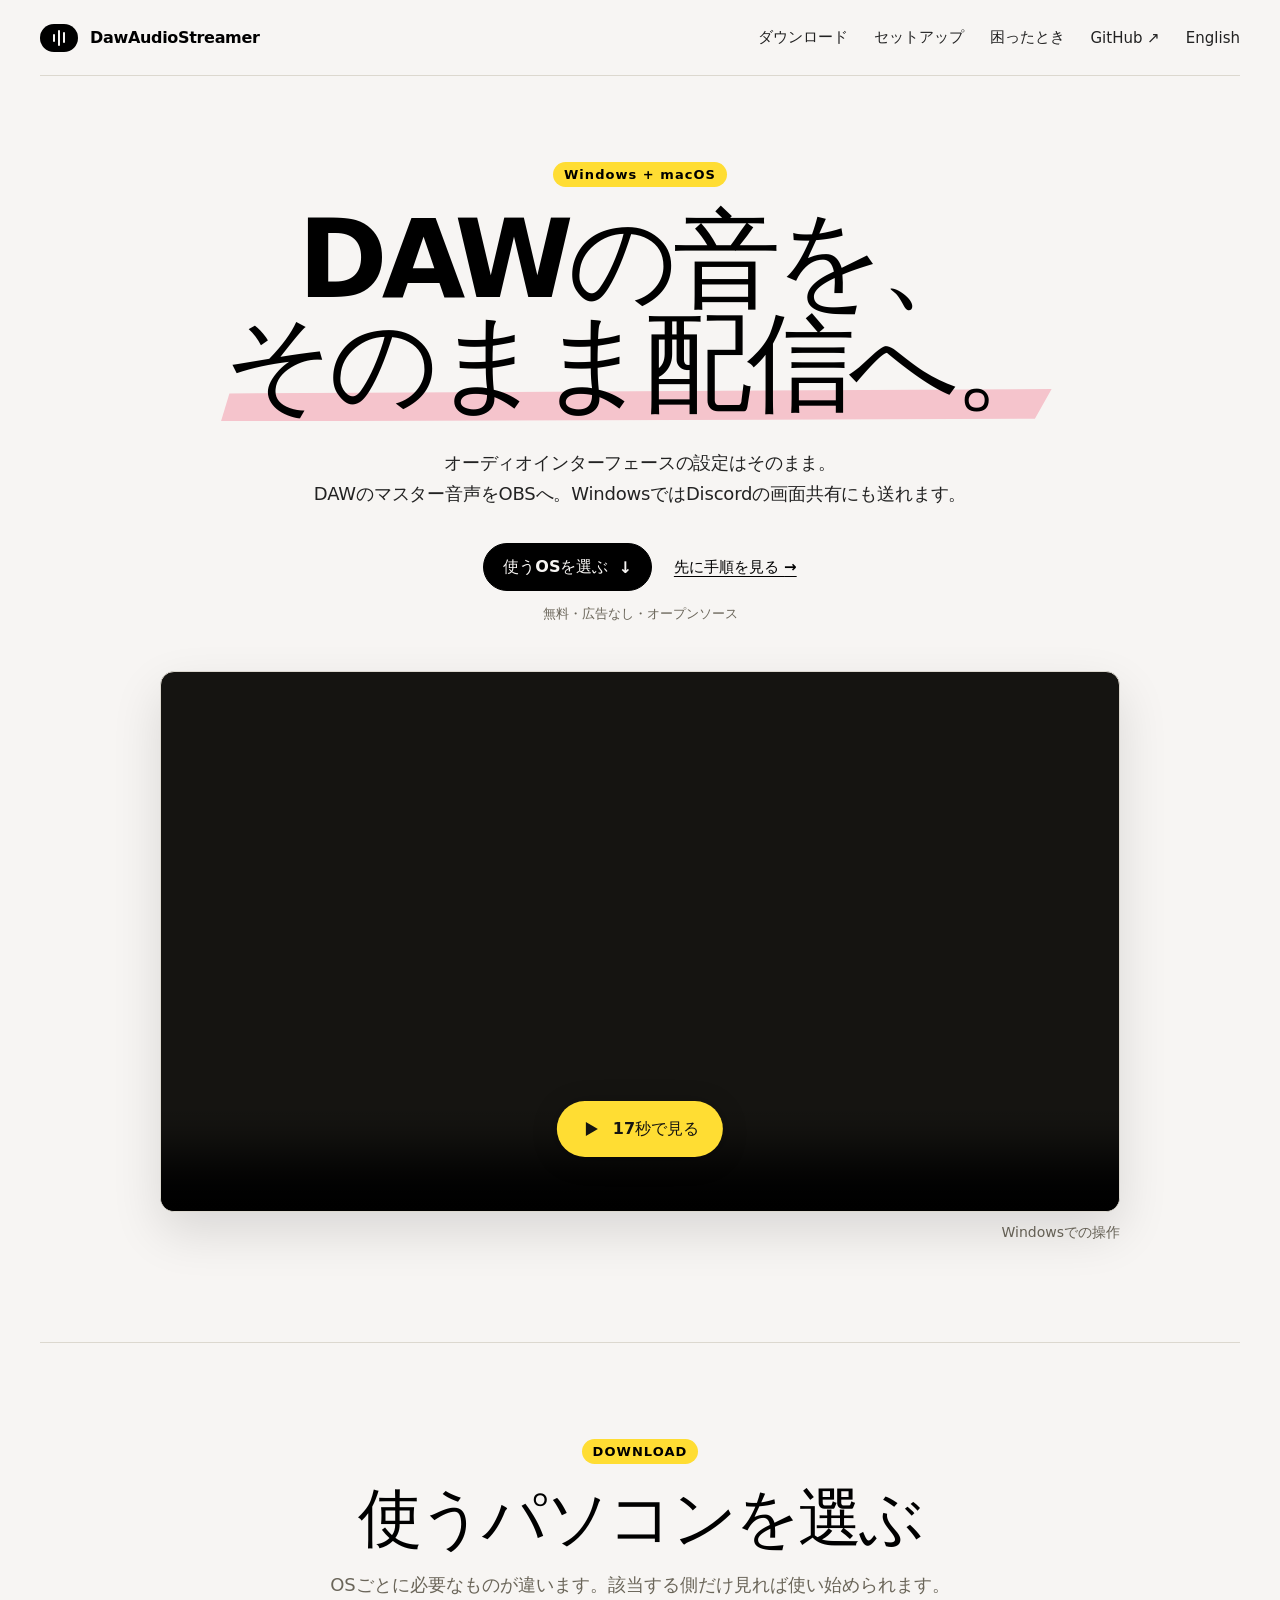
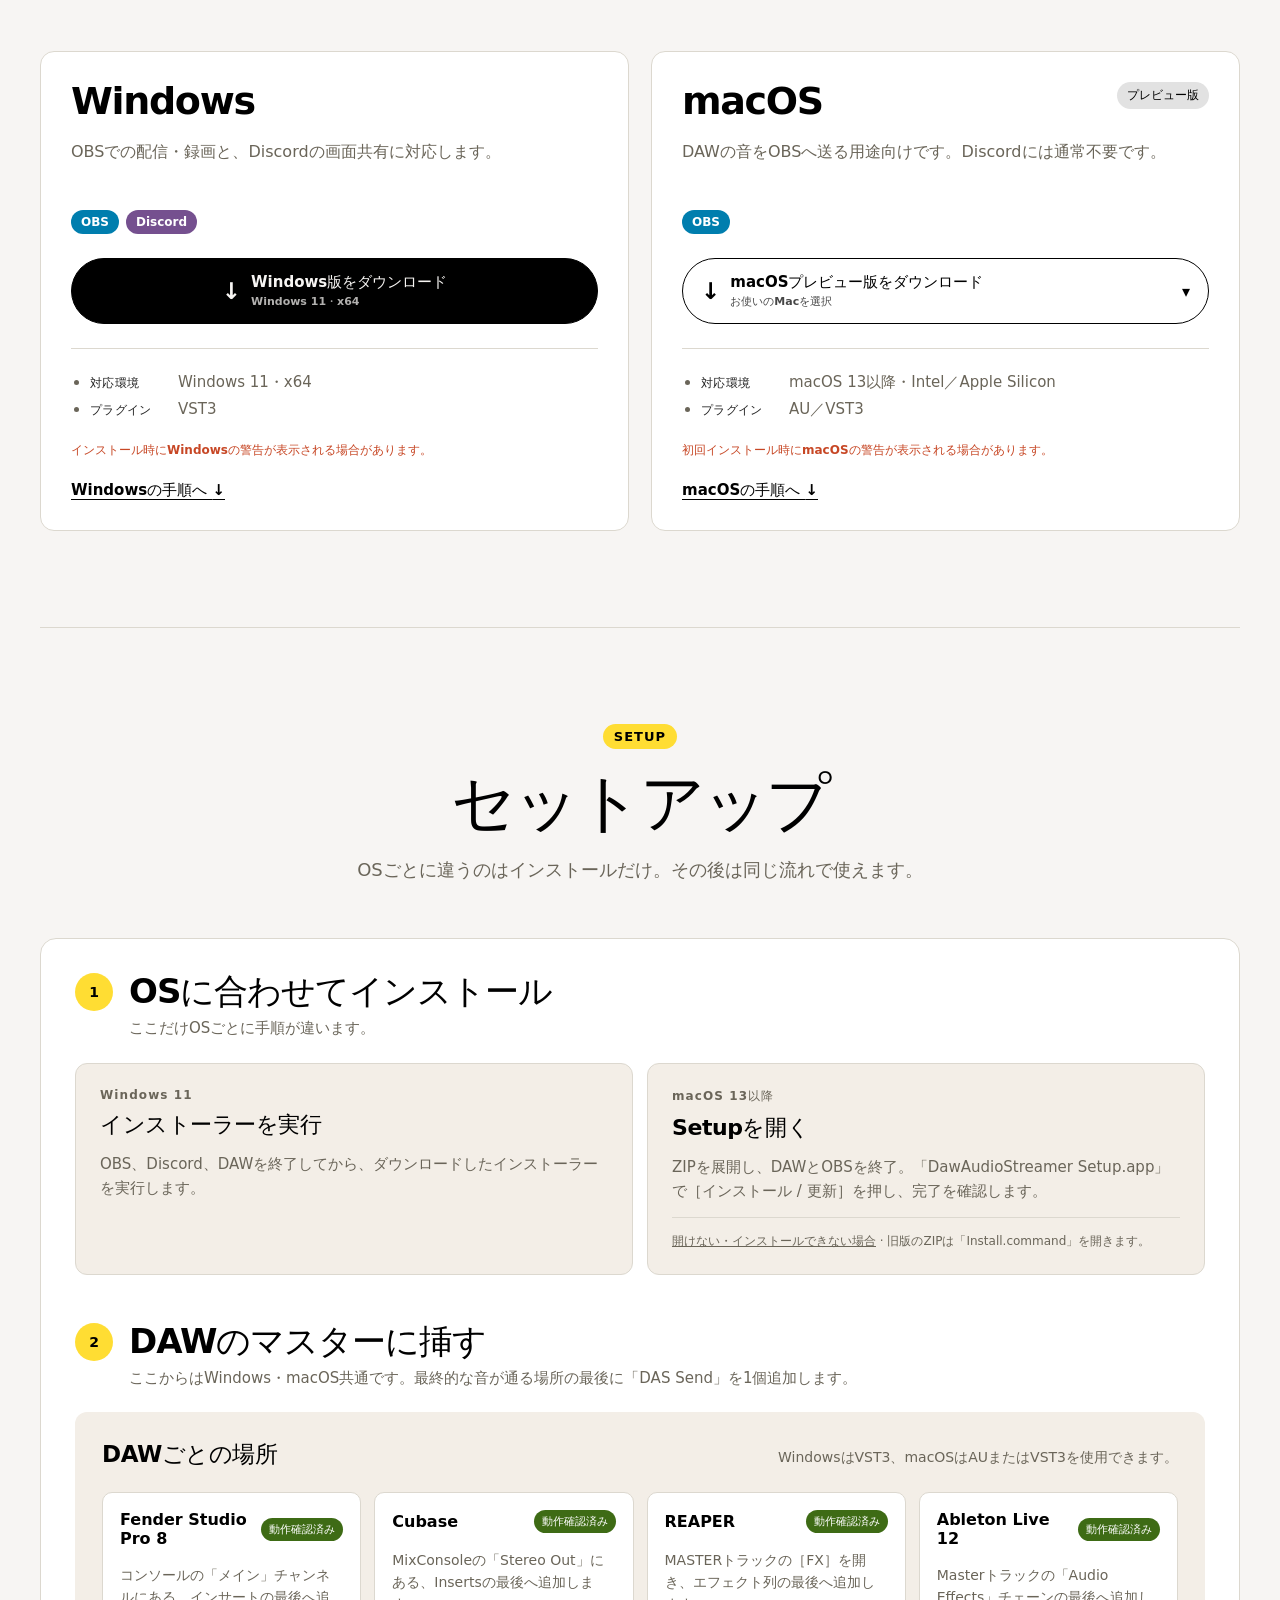
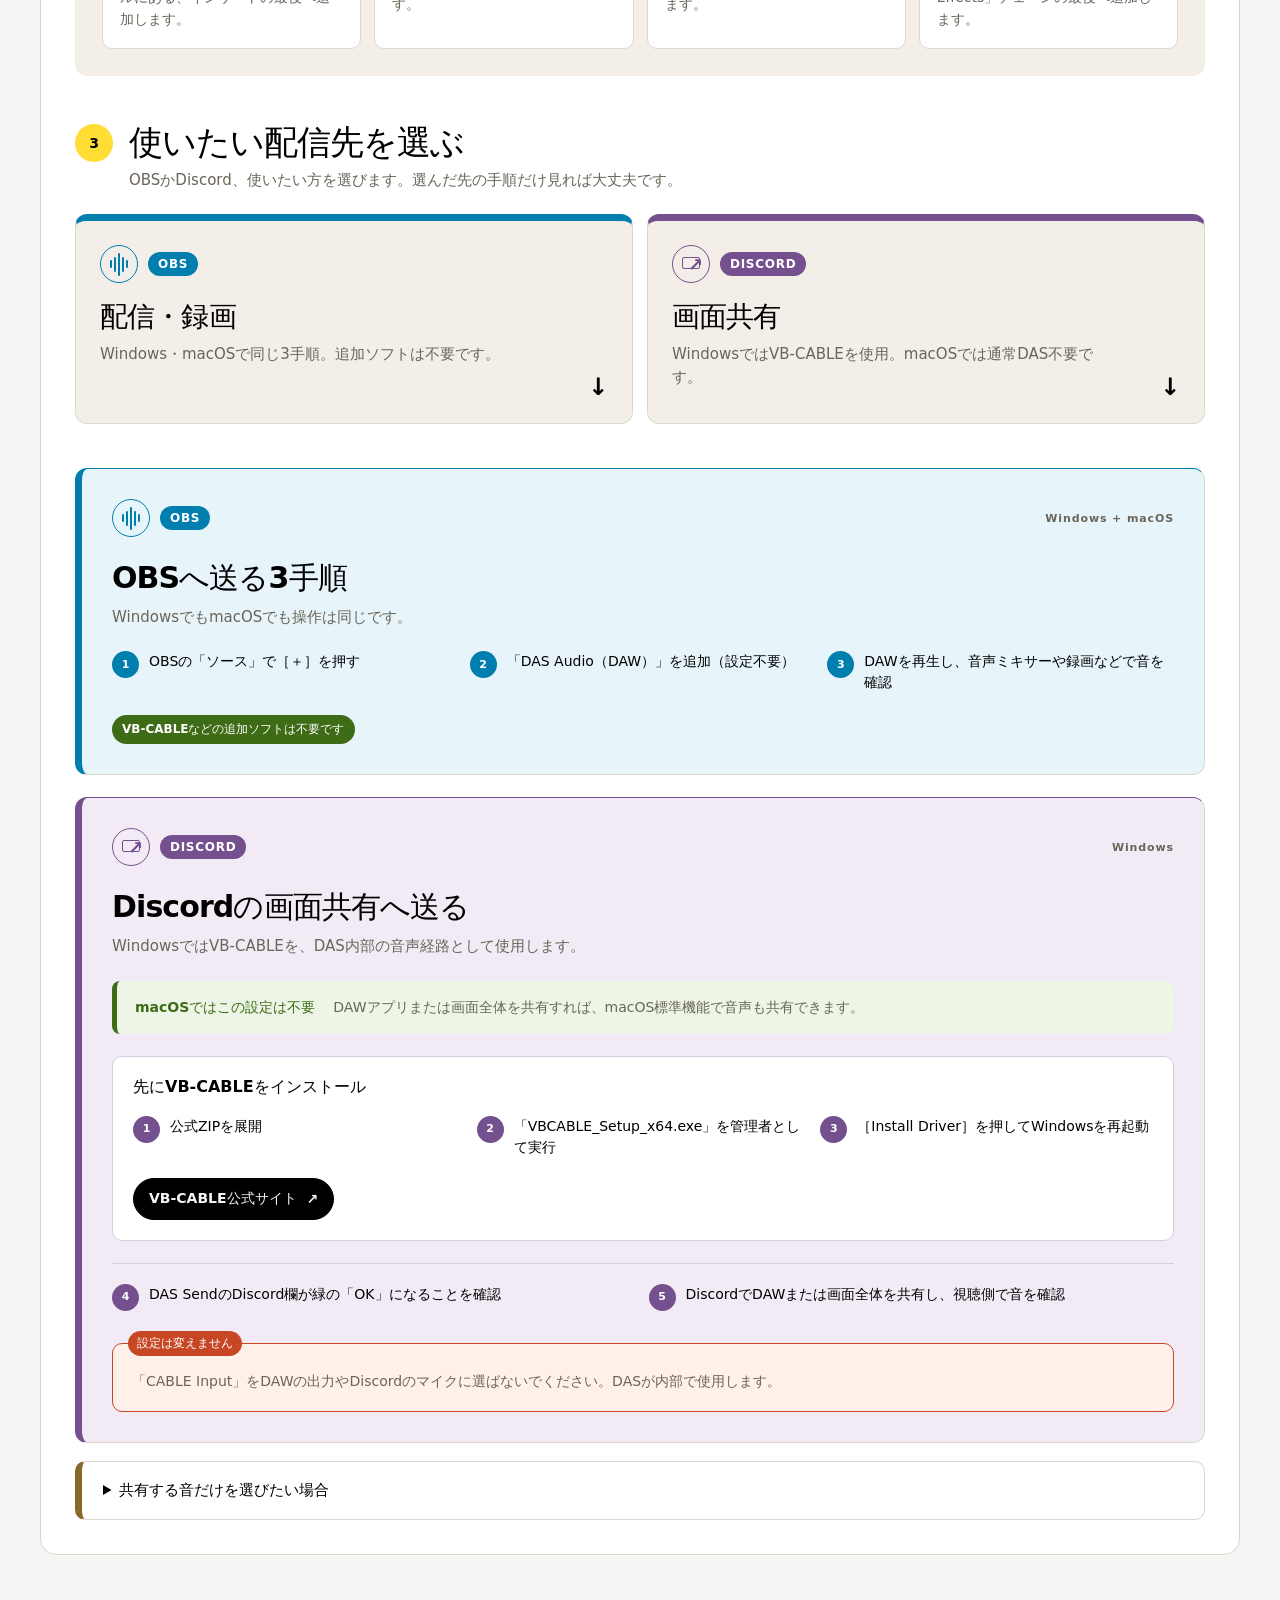
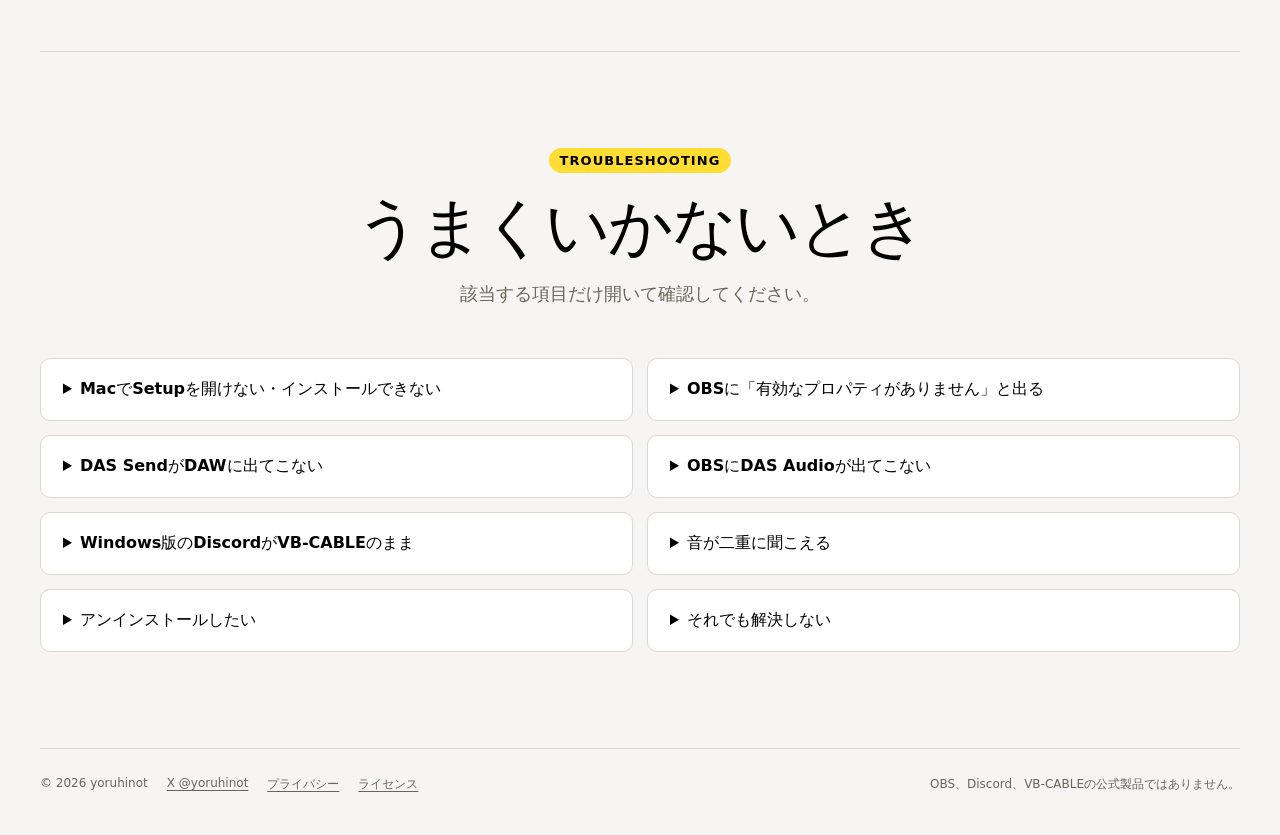
==== commit d6858e03: "Prepare Windows 0.4.4 and macOS setup preview release" ====
--- a/site/index.html
+++ b/site/index.html
@@ -86,7 +86,7 @@
           <div class="platform-card-header"><h3>Windows</h3></div>
           <p class="platform-summary">OBSでの配信・録画と、Discordの画面共有に対応します。</p>
           <div class="purpose-chips" aria-label="Windows版の用途"><span class="obs-chip">OBS</span><span class="discord-chip">Discord</span></div>
-          <a class="download-button" id="windows-download" href="https://github.com/yoruhinot/DawAudioStreamer/releases/download/v0.4.2/DawAudioStreamer-Setup-0.4.2.exe">
+          <a class="download-button" id="windows-download" href="https://github.com/yoruhinot/DawAudioStreamer/releases/download/v0.4.4/DawAudioStreamer-Setup-0.4.4.exe">
             <span class="download-icon" aria-hidden="true">↓</span><span><strong id="download-title">Windows版をダウンロード</strong><small id="download-version">Windows 11・x64</small></span>
           </a>
           <ul class="platform-facts"><li><strong>対応環境</strong>Windows 11・x64</li><li><strong>プラグイン</strong>VST3</li></ul>
@@ -104,10 +104,10 @@
               <span class="mac-picker-caret" aria-hidden="true">▾</span>
             </summary>
             <div class="mac-picker-menu">
-              <a class="mac-arch" id="mac-download-arm" href="https://github.com/yoruhinot/DawAudioStreamer/releases/download/v0.4.2-macos-preview.1/DawAudioStreamer-0.4.2-macos-preview.1-macOS-AppleSilicon.zip">
+              <a class="mac-arch" id="mac-download-arm" href="https://github.com/yoruhinot/DawAudioStreamer/releases/download/v0.4.4-macos-preview.1/DawAudioStreamer-0.4.4-macos-preview.1-macOS-AppleSilicon.zip">
                 <strong>Apple Silicon</strong><small>macOS 13以降</small>
               </a>
-              <a class="mac-arch" id="mac-download-intel" href="https://github.com/yoruhinot/DawAudioStreamer/releases/download/v0.4.2-macos-preview.1/DawAudioStreamer-0.4.2-macos-preview.1-macOS-Intel.zip">
+              <a class="mac-arch" id="mac-download-intel" href="https://github.com/yoruhinot/DawAudioStreamer/releases/download/v0.4.4-macos-preview.1/DawAudioStreamer-0.4.4-macos-preview.1-macOS-Intel.zip">
                 <strong>Intel</strong><small>macOS 13以降</small>
               </a>
             </div>
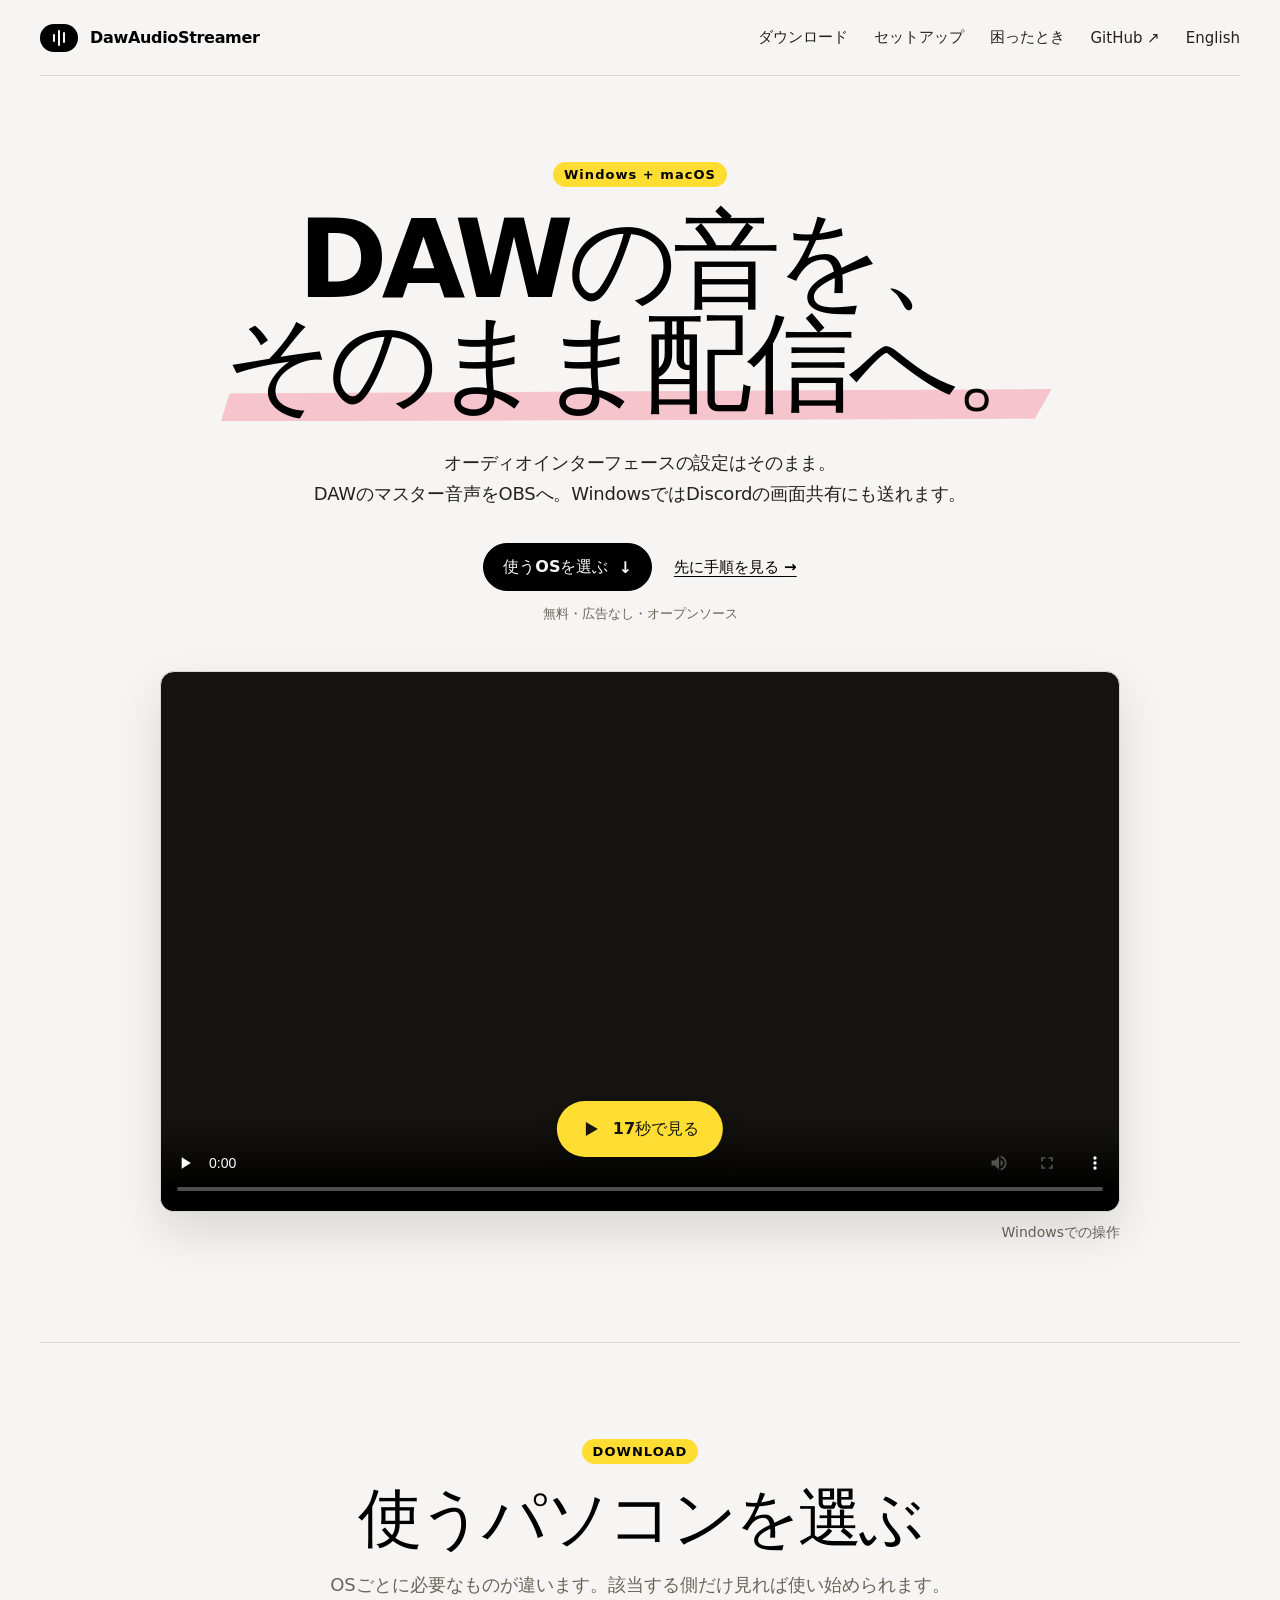
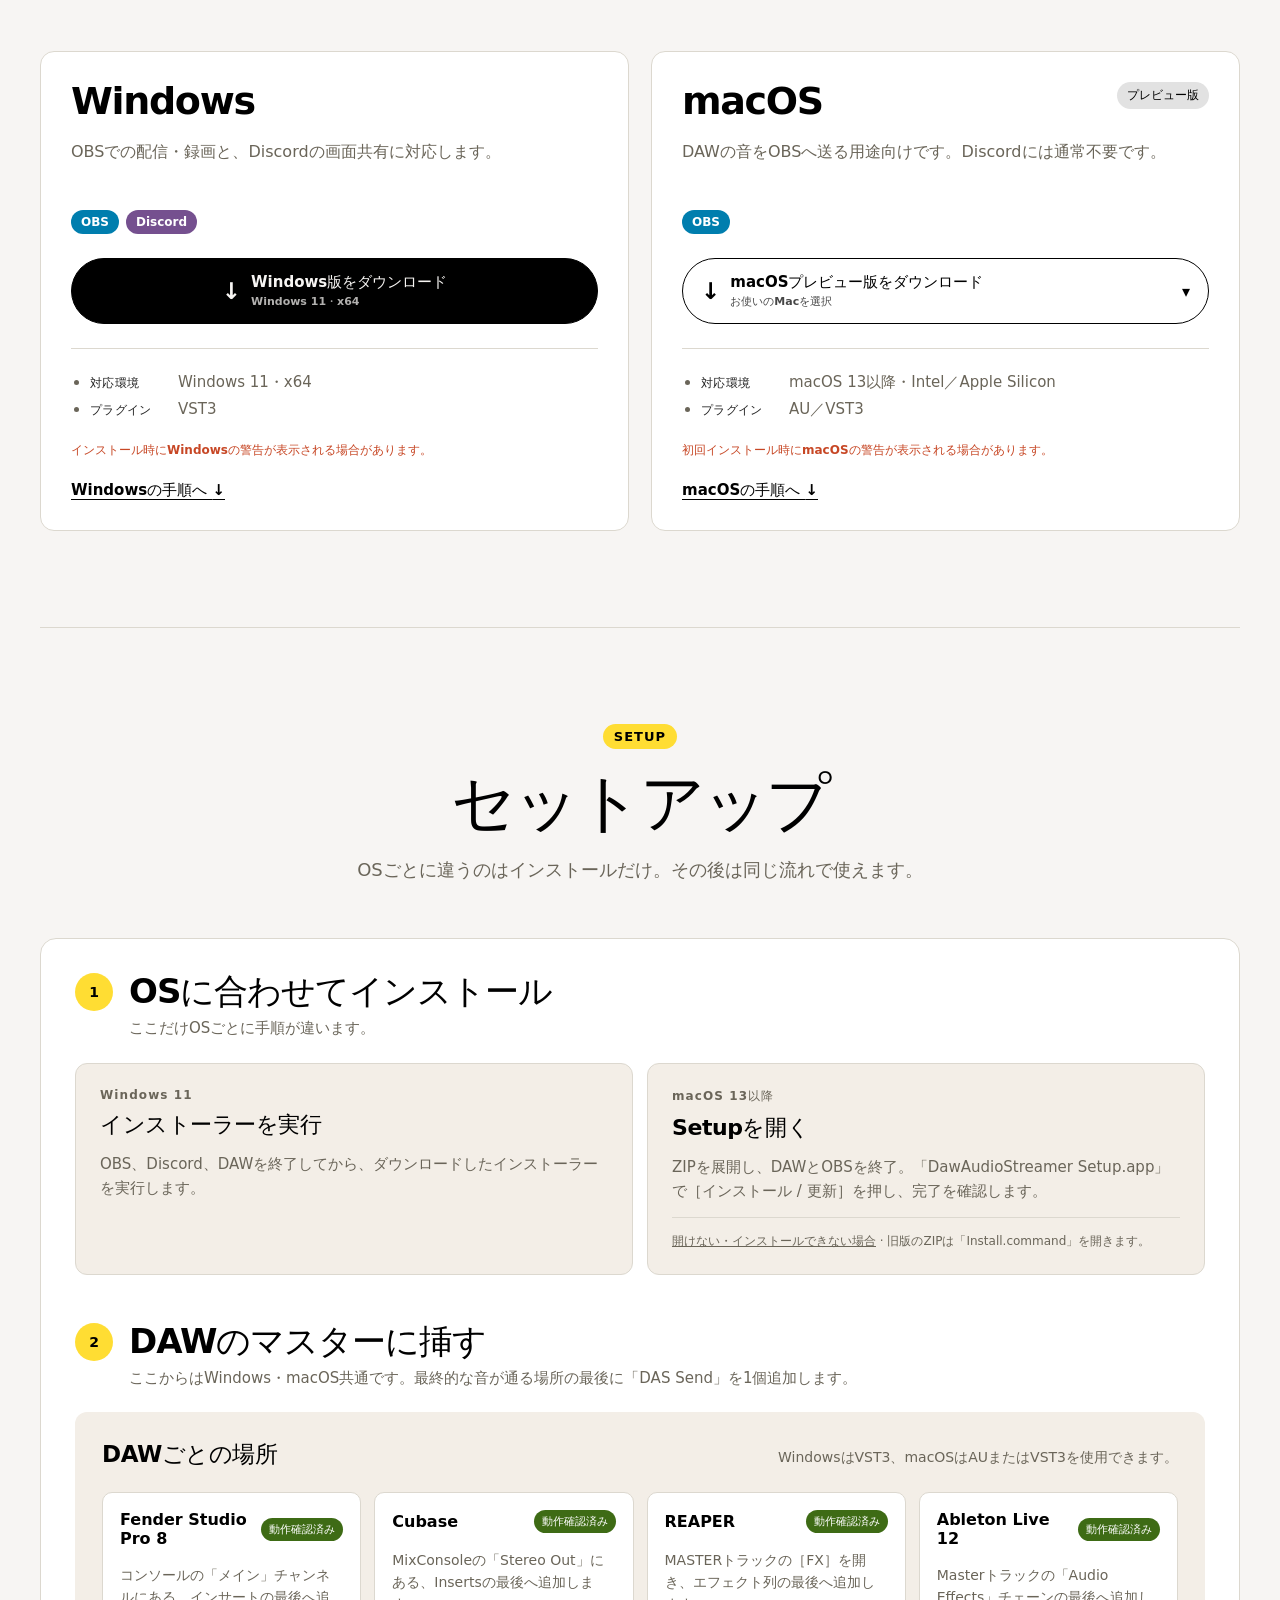
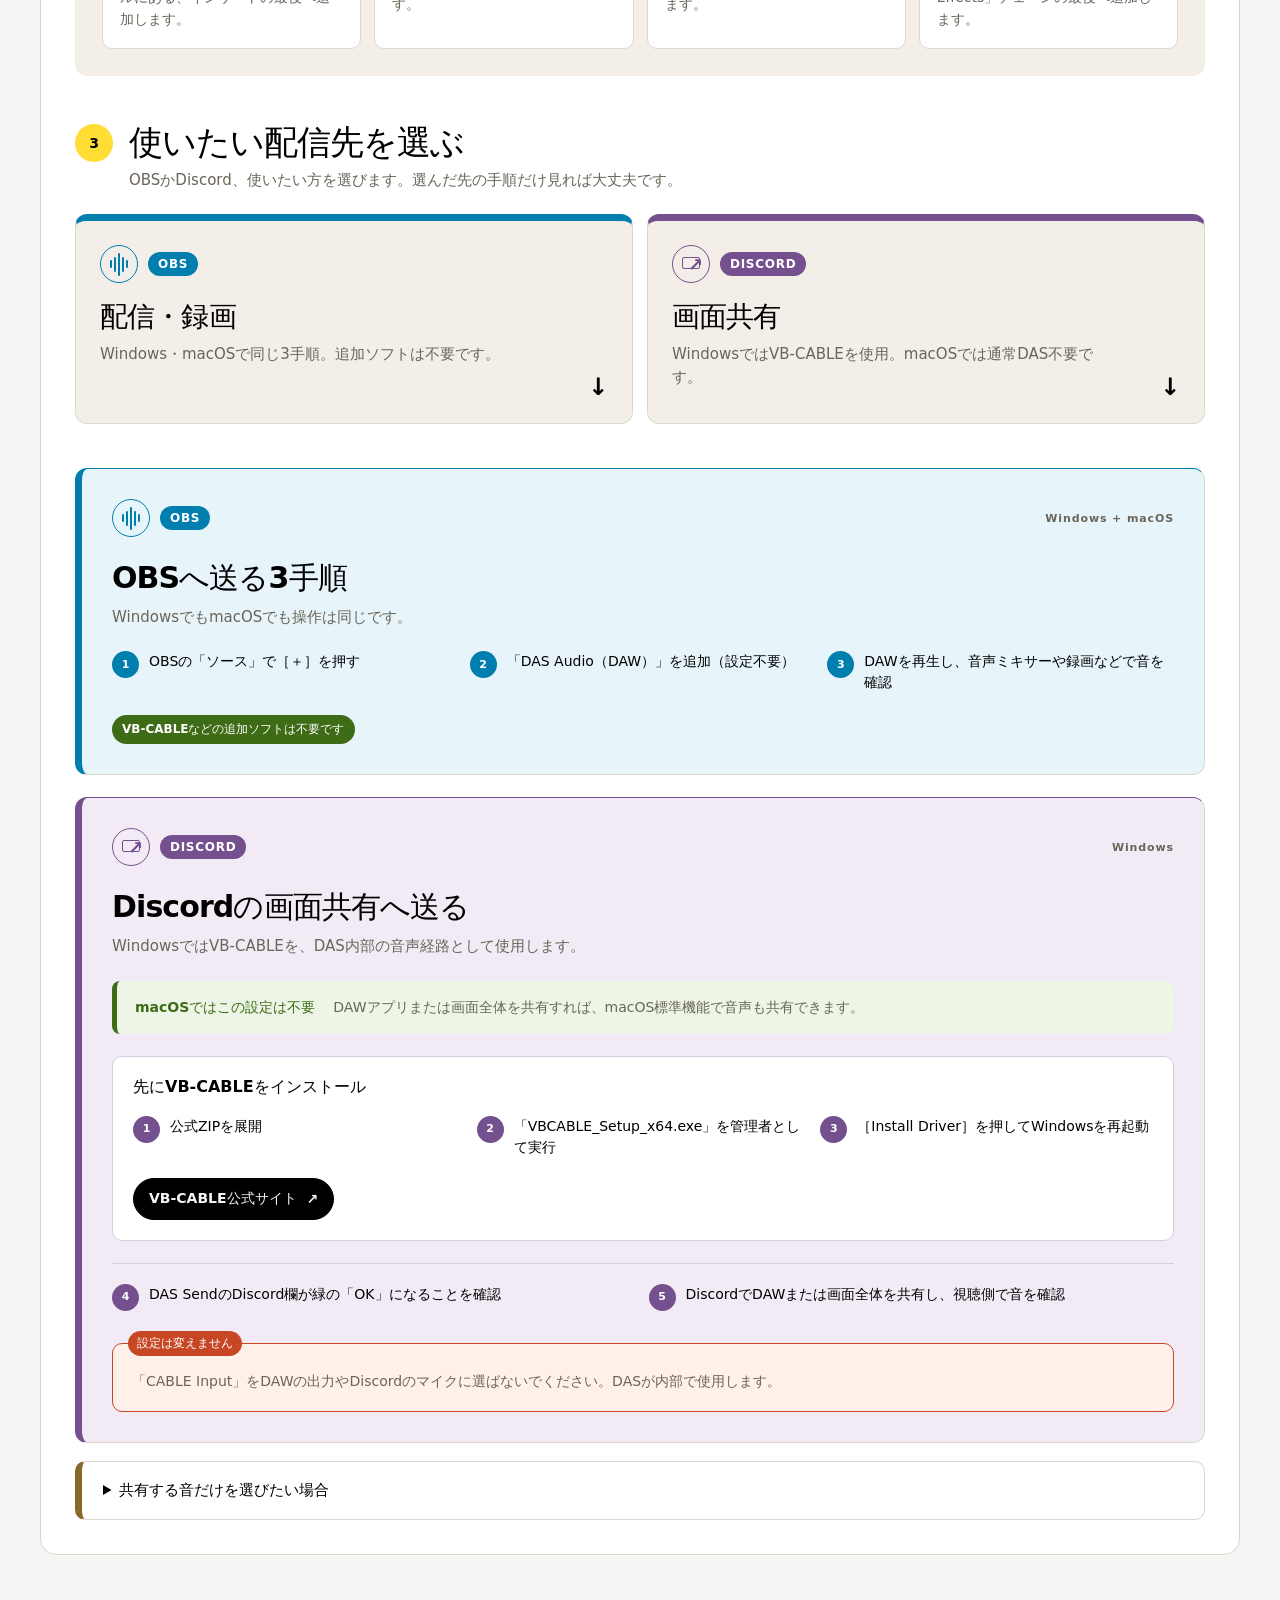
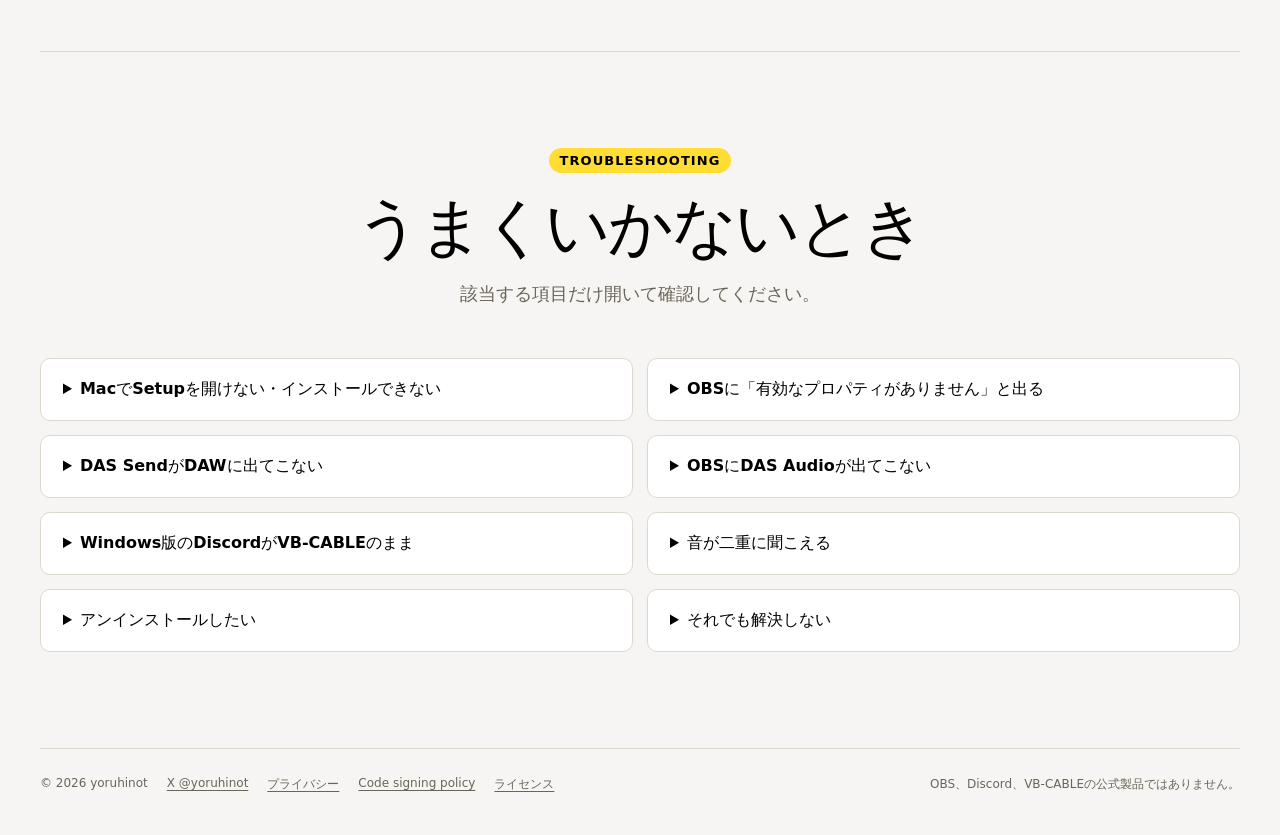
==== commit 202dae1a: "Prepare verifiable Windows packages and signing policy" ====
--- a/site/index.html
+++ b/site/index.html
@@ -205,7 +205,8 @@
   <footer>
     <span>© 2026 yoruhinot</span>
     <a href="https://x.com/yoruhinot">X @yoruhinot</a>
-    <a href="https://github.com/yoruhinot/DawAudioStreamer/blob/main/PRIVACY.ja.md">プライバシー</a>
+    <a href="https://github.com/yoruhinot/DawAudioStreamer/blob/main/PRIVACY.ja.md">プライバシー</a>
+    <a href="https://github.com/yoruhinot/DawAudioStreamer/blob/main/CODE_SIGNING.ja.md" lang="en">Code signing policy</a>
     <a href="https://github.com/yoruhinot/DawAudioStreamer/blob/main/LICENSE">ライセンス</a>
     <span class="trademark-note">OBS、Discord、VB-CABLEの公式製品ではありません。</span>
   </footer>
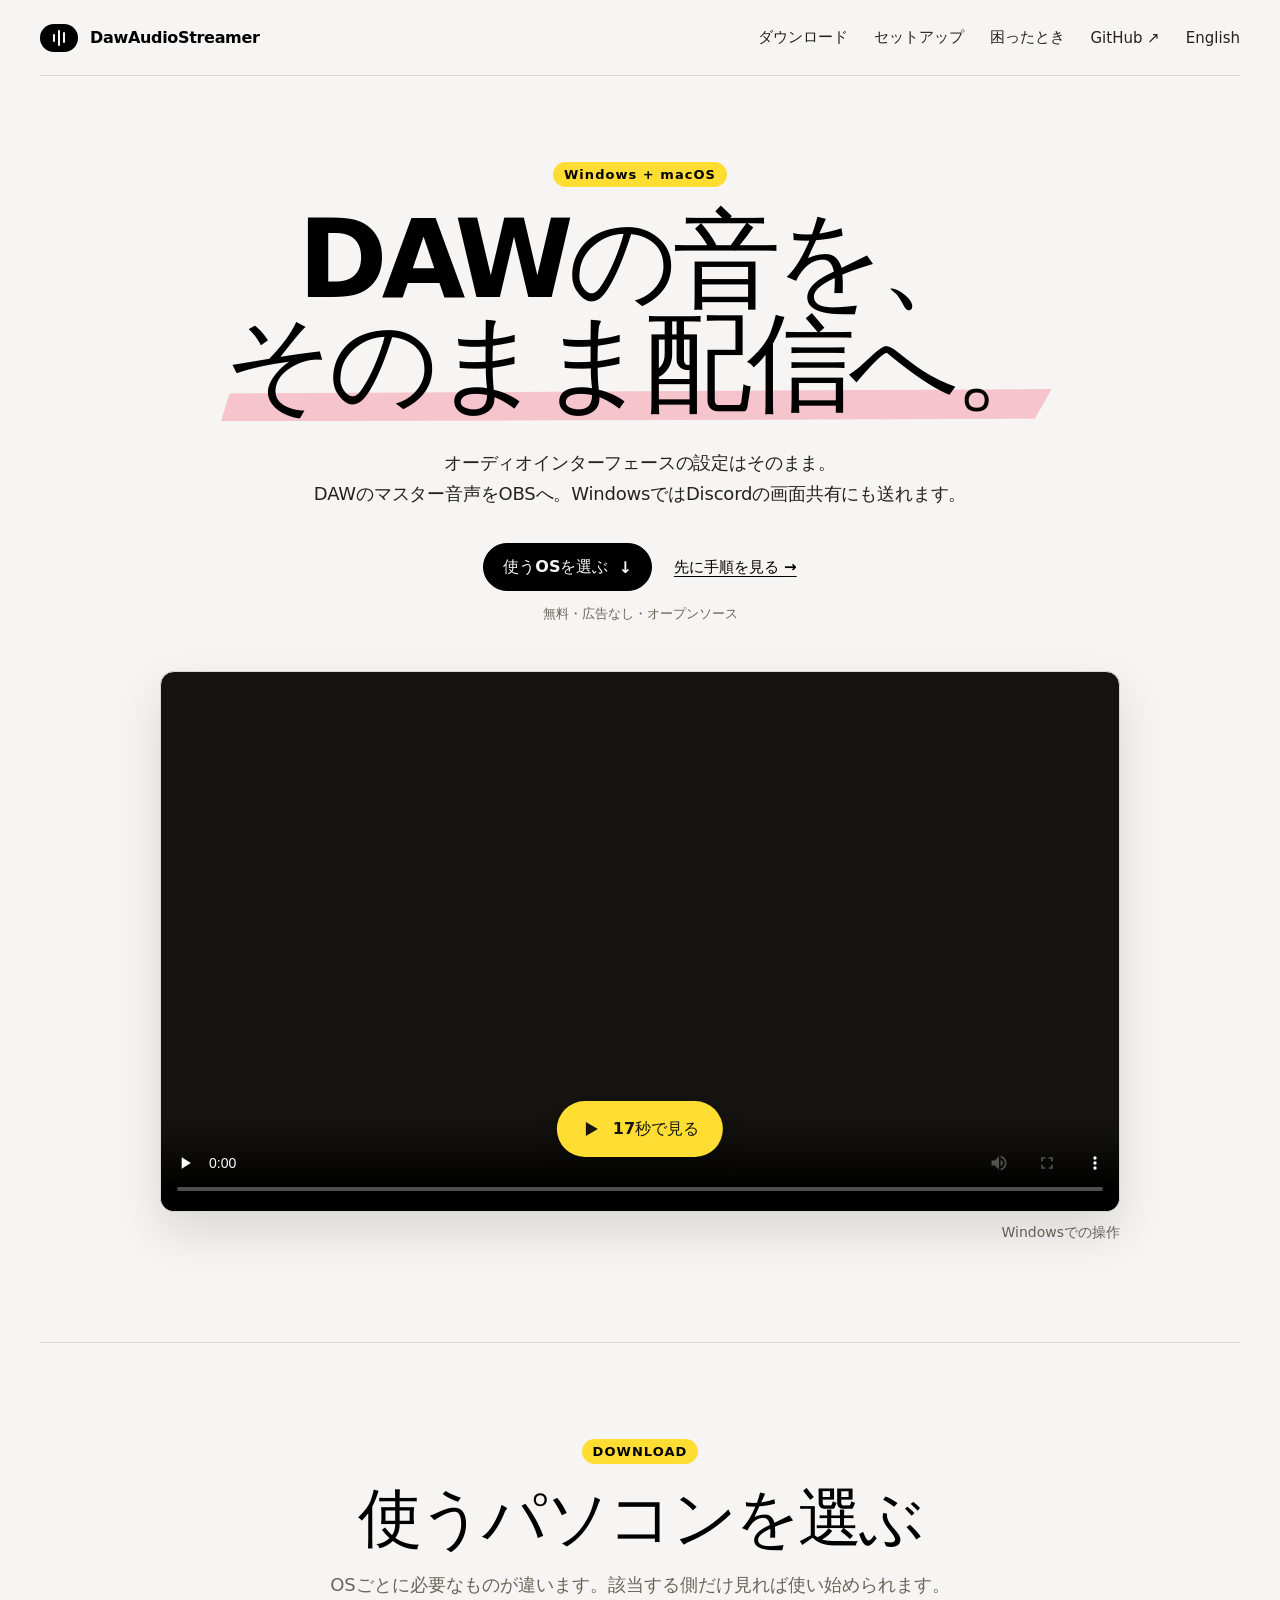
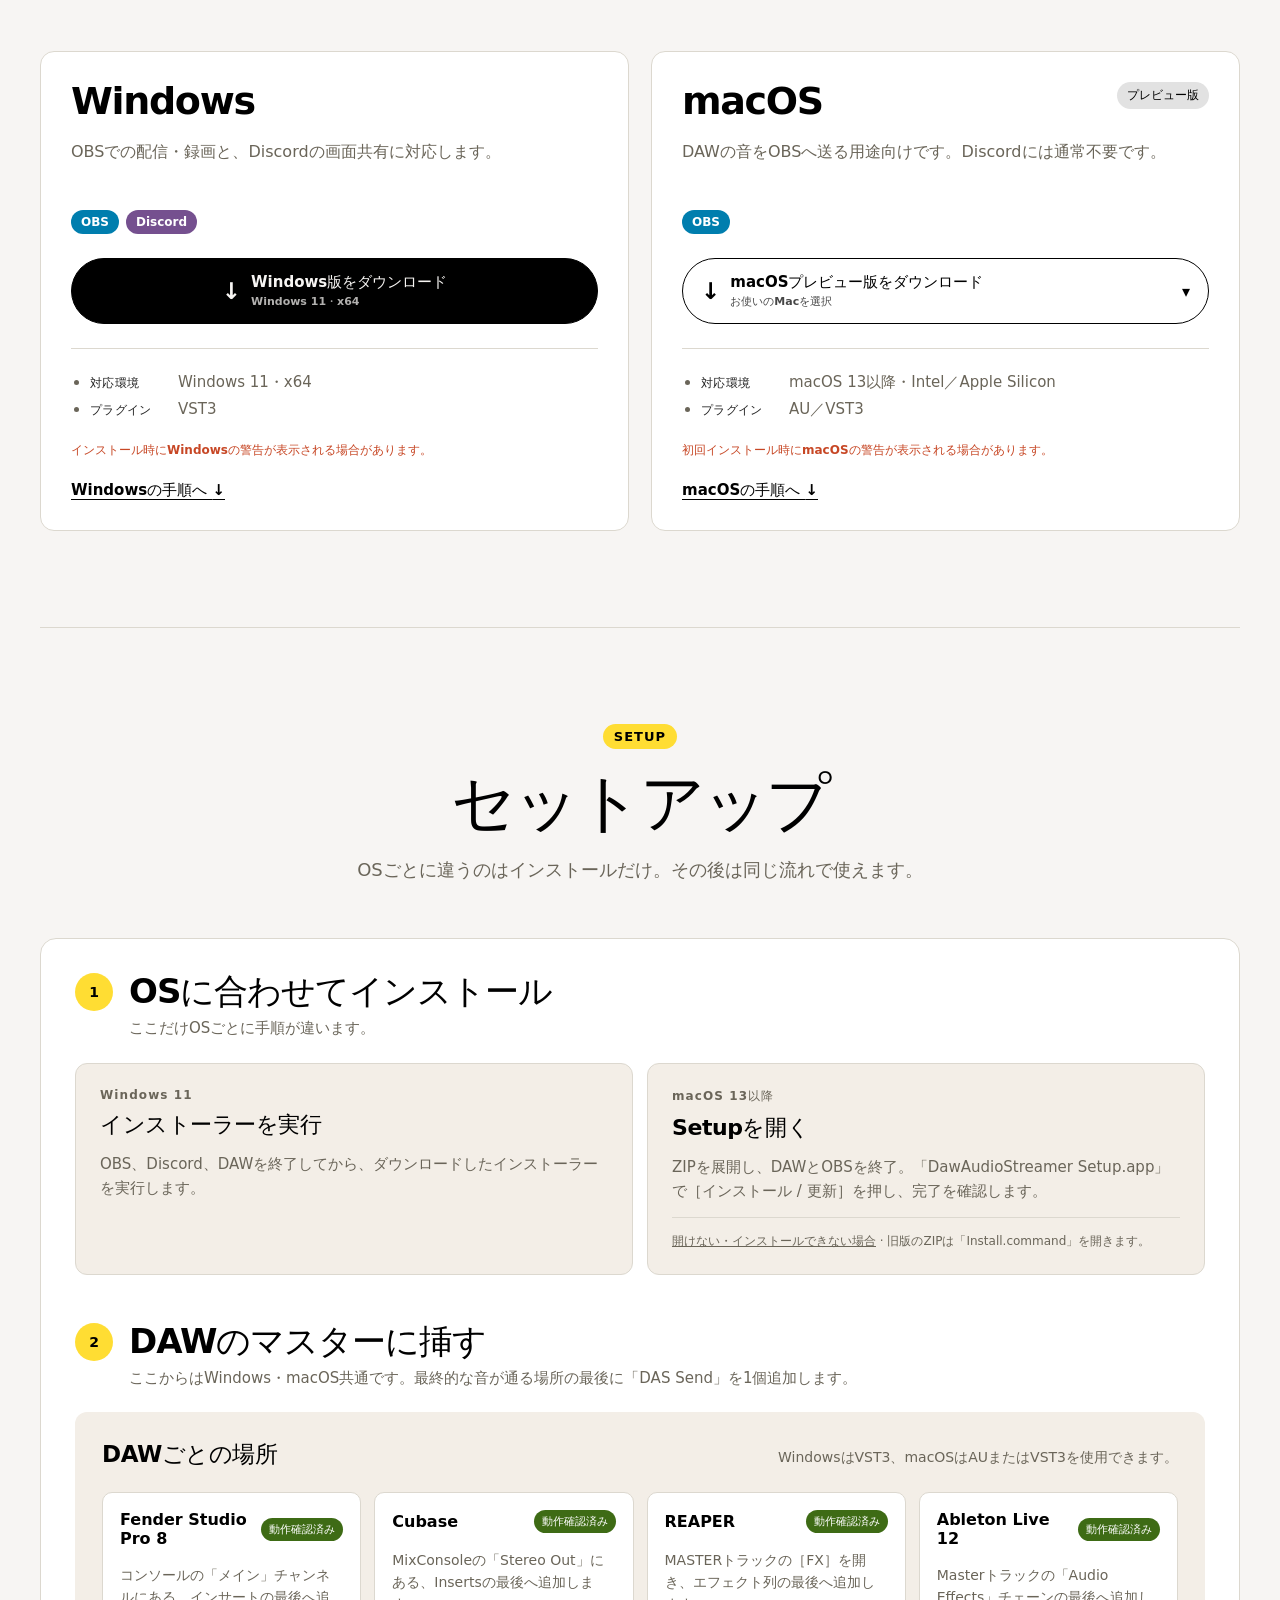
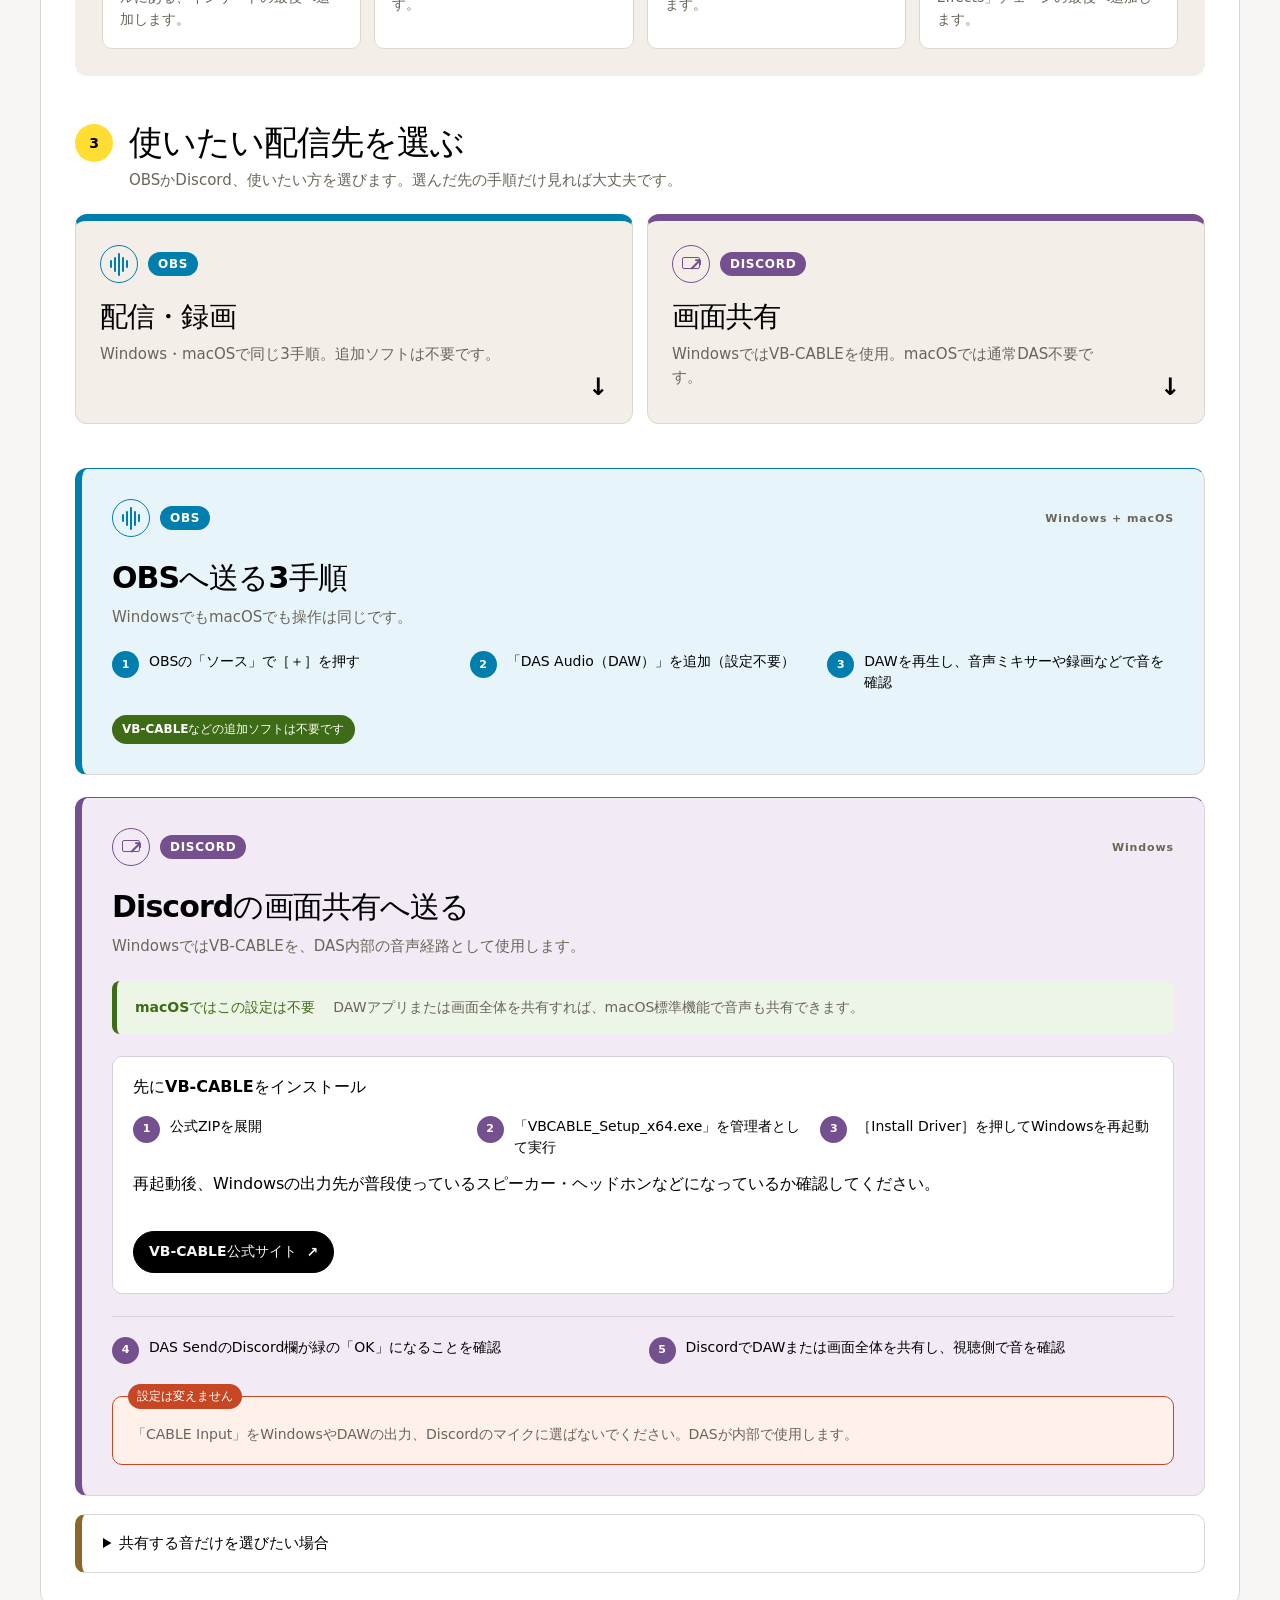
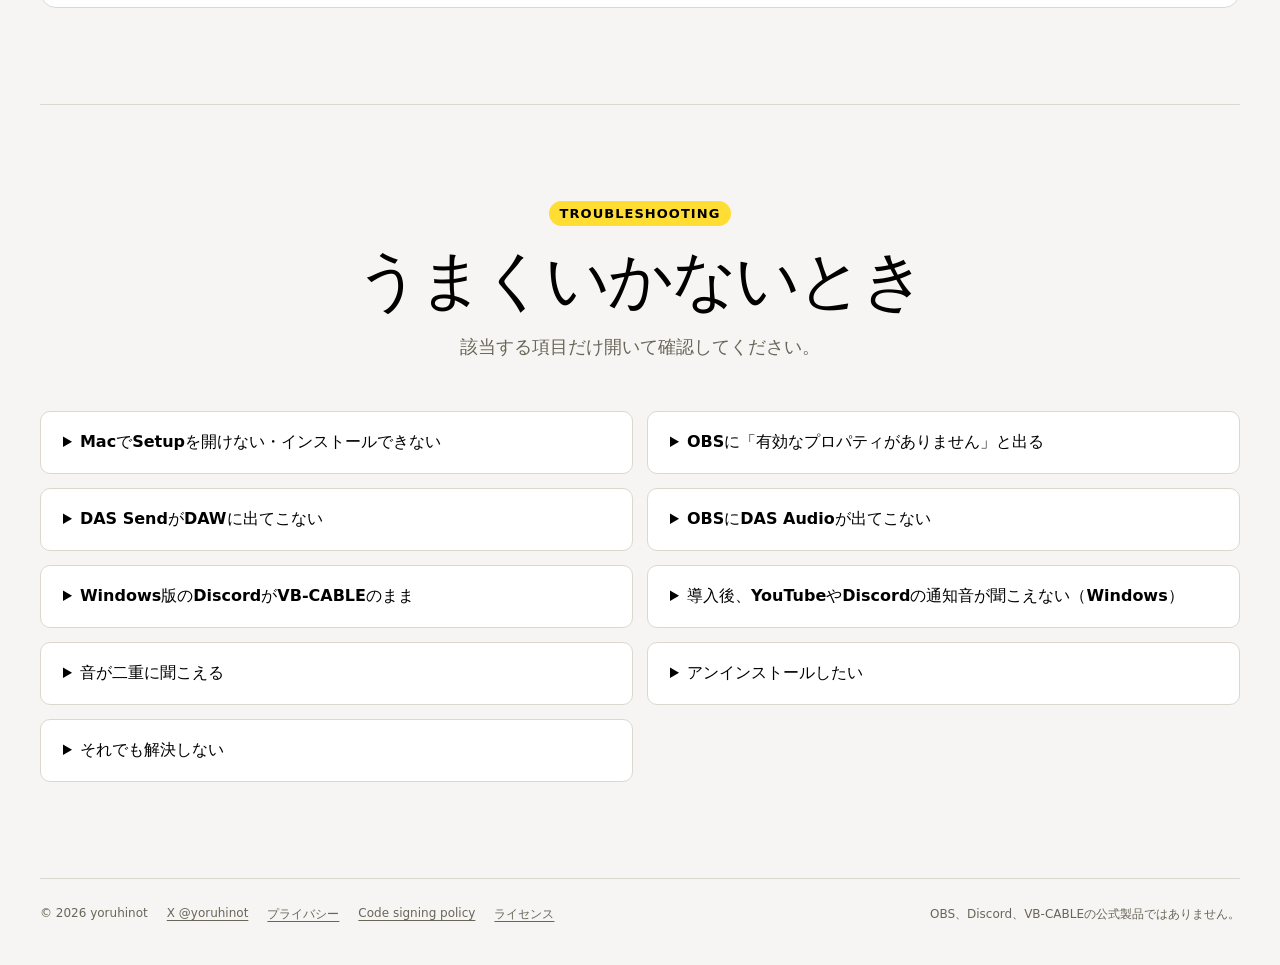
==== commit 30c67f94: "Clarify Windows audio output during Discord setup" ====
--- a/site/index.html
+++ b/site/index.html
@@ -175,11 +175,12 @@
             <div class="native-mac-note"><strong>macOSではこの設定は不要</strong><p>DAWアプリまたは画面全体を共有すれば、macOS標準機能で音声も共有できます。</p></div>
             <div id="vbcable" class="dependency-box">
               <strong>先にVB-CABLEをインストール</strong>
-              <ol><li><span>1</span>公式ZIPを展開</li><li><span>2</span>「VBCABLE_Setup_x64.exe」を管理者として実行</li><li><span>3</span>［Install Driver］を押してWindowsを再起動</li></ol>
+              <ol><li><span>1</span>公式ZIPを展開</li><li><span>2</span>「VBCABLE_Setup_x64.exe」を管理者として実行</li><li><span>3</span>［Install Driver］を押してWindowsを再起動</li></ol>
+              <p>再起動後、Windowsの出力先が普段使っているスピーカー・ヘッドホンなどになっているか確認してください。</p>
               <a class="secondary-button" href="https://vb-audio.com/Cable/">VB-CABLE公式サイト <span aria-hidden="true">↗</span></a>
             </div>
             <ol class="discord-final-steps"><li><span>4</span>DAS SendのDiscord欄が緑の「OK」になることを確認</li><li><span>5</span>DiscordでDAWまたは画面全体を共有し、視聴側で音を確認</li></ol>
-            <div class="important-note"><strong>設定は変えません</strong><p>「CABLE Input」をDAWの出力やDiscordのマイクに選ばないでください。DASが内部で使用します。</p></div>
+            <div class="important-note"><strong>設定は変えません</strong><p>「CABLE Input」をWindowsやDAWの出力、Discordのマイクに選ばないでください。DASが内部で使用します。</p></div>
           </section>
         </div>
 
@@ -194,7 +195,8 @@
         <details><summary>OBSに「有効なプロパティがありません」と出る</summary><p>旧版では設定項目がないため表示されます。故障ではありません。そのまま画面を閉じ、DAWのマスターにDAS Sendを1個追加してください。DAWを再生し、OBSの音声ミキサーや録画などで音を確認できます。</p></details>
         <details><summary>DAS SendがDAWに出てこない</summary><p>DAWのVST3またはAUプラグインを再スキャンします。インストール後にDAWを再起動していない場合は、一度終了して開き直してください。</p></details>
         <details><summary>OBSにDAS Audioが出てこない</summary><p>OBSを完全に終了して開き直し、「ソース」の［＋］をもう一度確認してください。</p><p>OBSのバージョンが古いと、DAS Audioが表示されない場合があります。表示されない場合は、OBSを最新版に更新して試してください。</p></details>
-        <details><summary>Windows版のDiscordがVB-CABLEのまま</summary><p>VB-CABLEのx64版を管理者として導入し、Windowsを再起動してください。</p></details>
+        <details><summary>Windows版のDiscordがVB-CABLEのまま</summary><p>VB-CABLEのx64版を管理者として導入し、Windowsを再起動してください。</p></details>
+        <details><summary>導入後、YouTubeやDiscordの通知音が聞こえない（Windows）</summary><p>Windowsの［設定］→［システム］→［サウンド］で、出力先を普段使っているスピーカー・ヘッドホン・オーディオインターフェースに戻してください。</p><p>DASを使うために、Windowsの出力先を「CABLE Input」に変更する必要はありません。DAWのASIO設定もそのままで使えます。</p></details>
         <details><summary>音が二重に聞こえる</summary><p>OBSでDAS Audioとデスクトップ音声の両方から、同じDAW音声を取り込んでいないか確認します。DAS Sendも1個だけにしてください。</p></details>
         <details><summary>アンインストールしたい</summary><p>Windowsは「インストールされているアプリ」から削除します。macOSはDAWとOBSを終了し、Setup.appの［アンインストール］を選び、完了を確認してください。DAWプロジェクト・OBSシーンは残ります。旧版のZIPでは「Uninstall.command」を使用します。</p></details>
         <details><summary>それでも解決しない</summary><p>不具合や要望は<a href="https://x.com/yoruhinot">X（@yoruhinot）</a>または<a href="https://github.com/yoruhinot/DawAudioStreamer/issues">GitHub Issues</a>へ。使用OS、DAW、OBSのバージョンと症状を添えてください。</p></details>
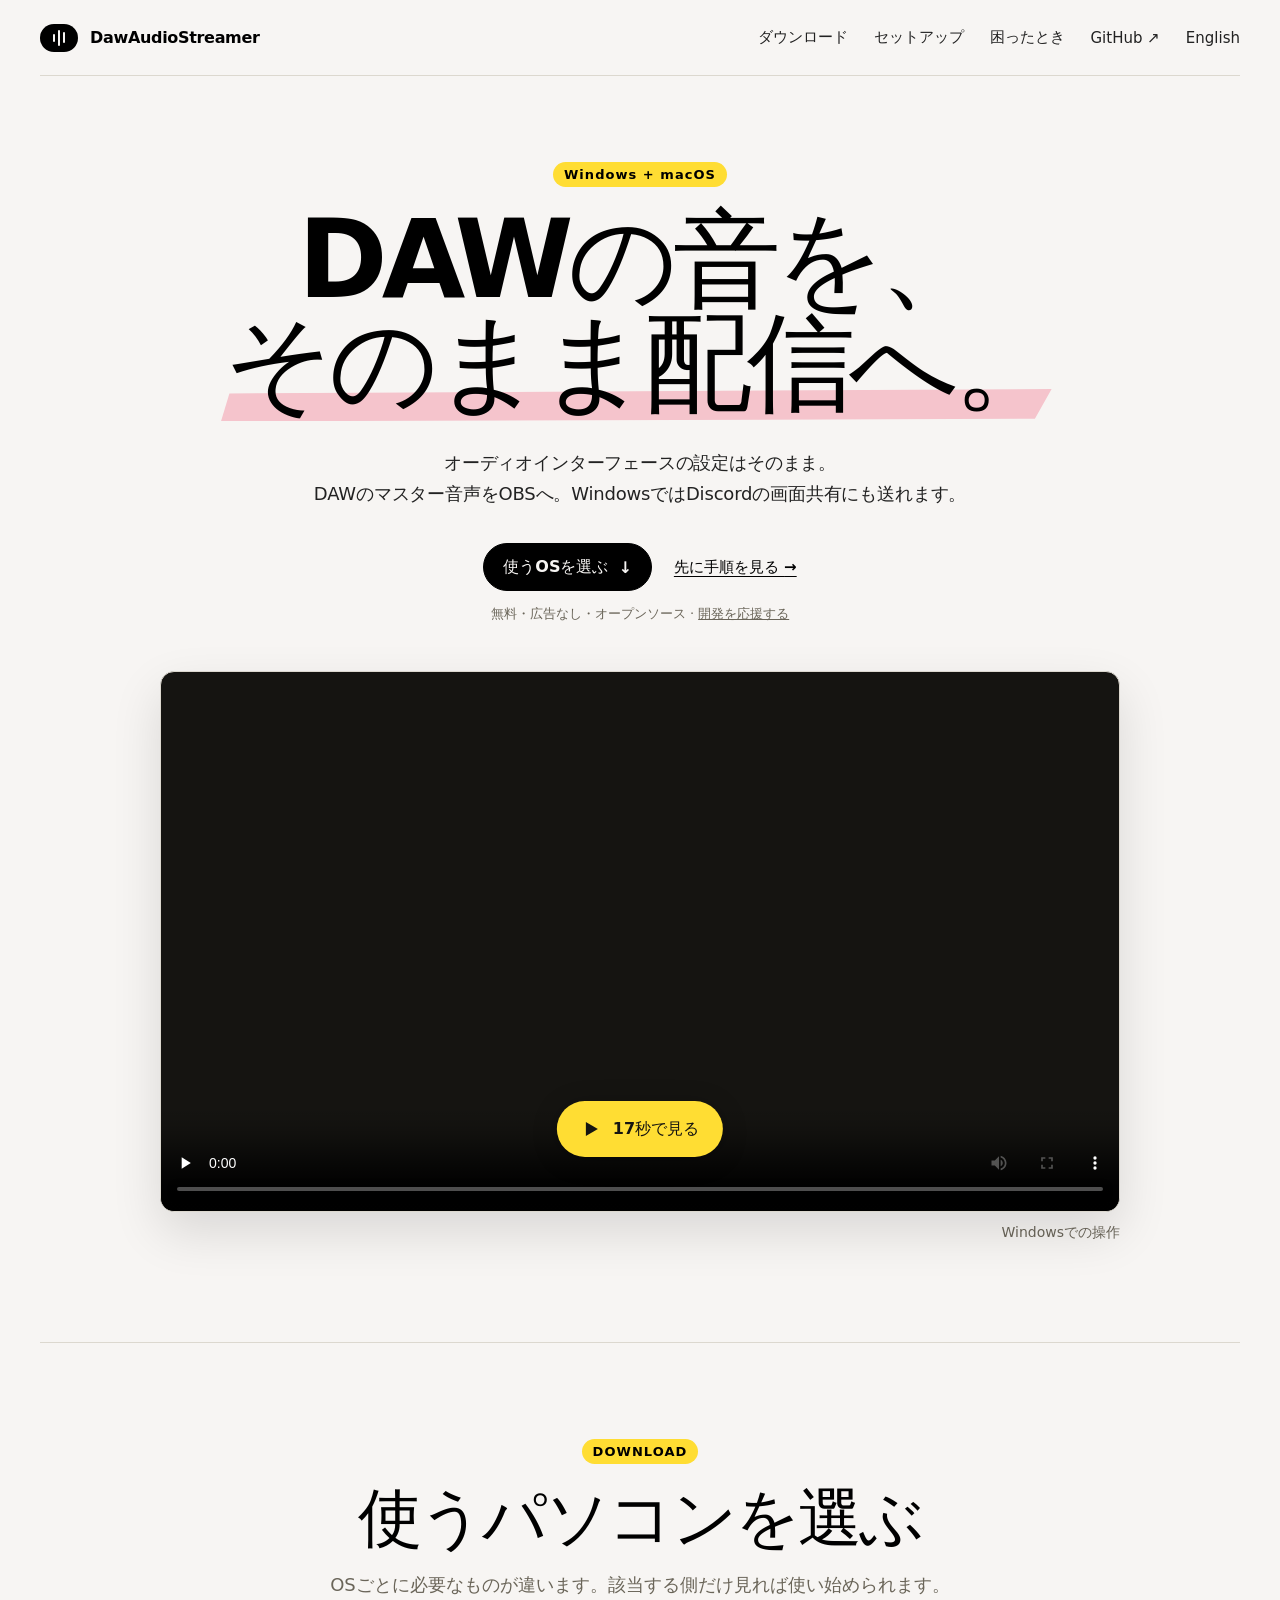
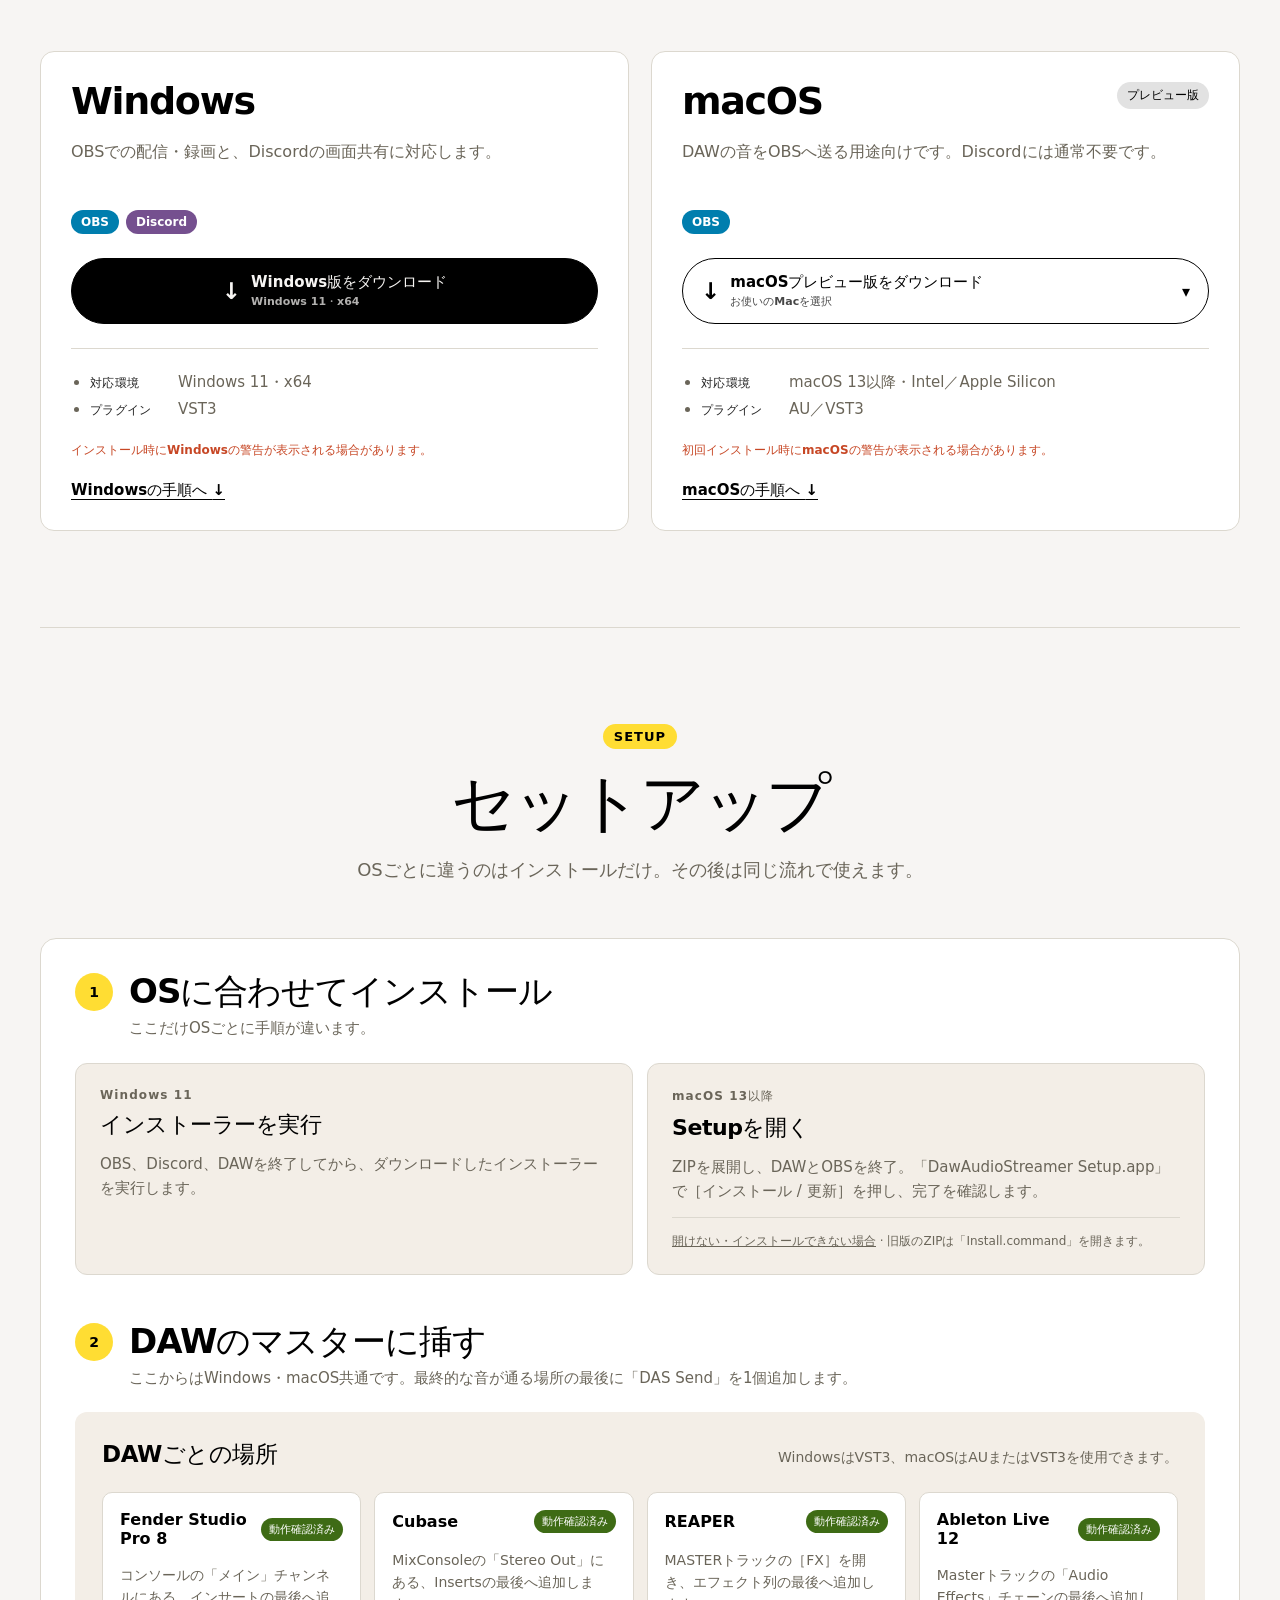
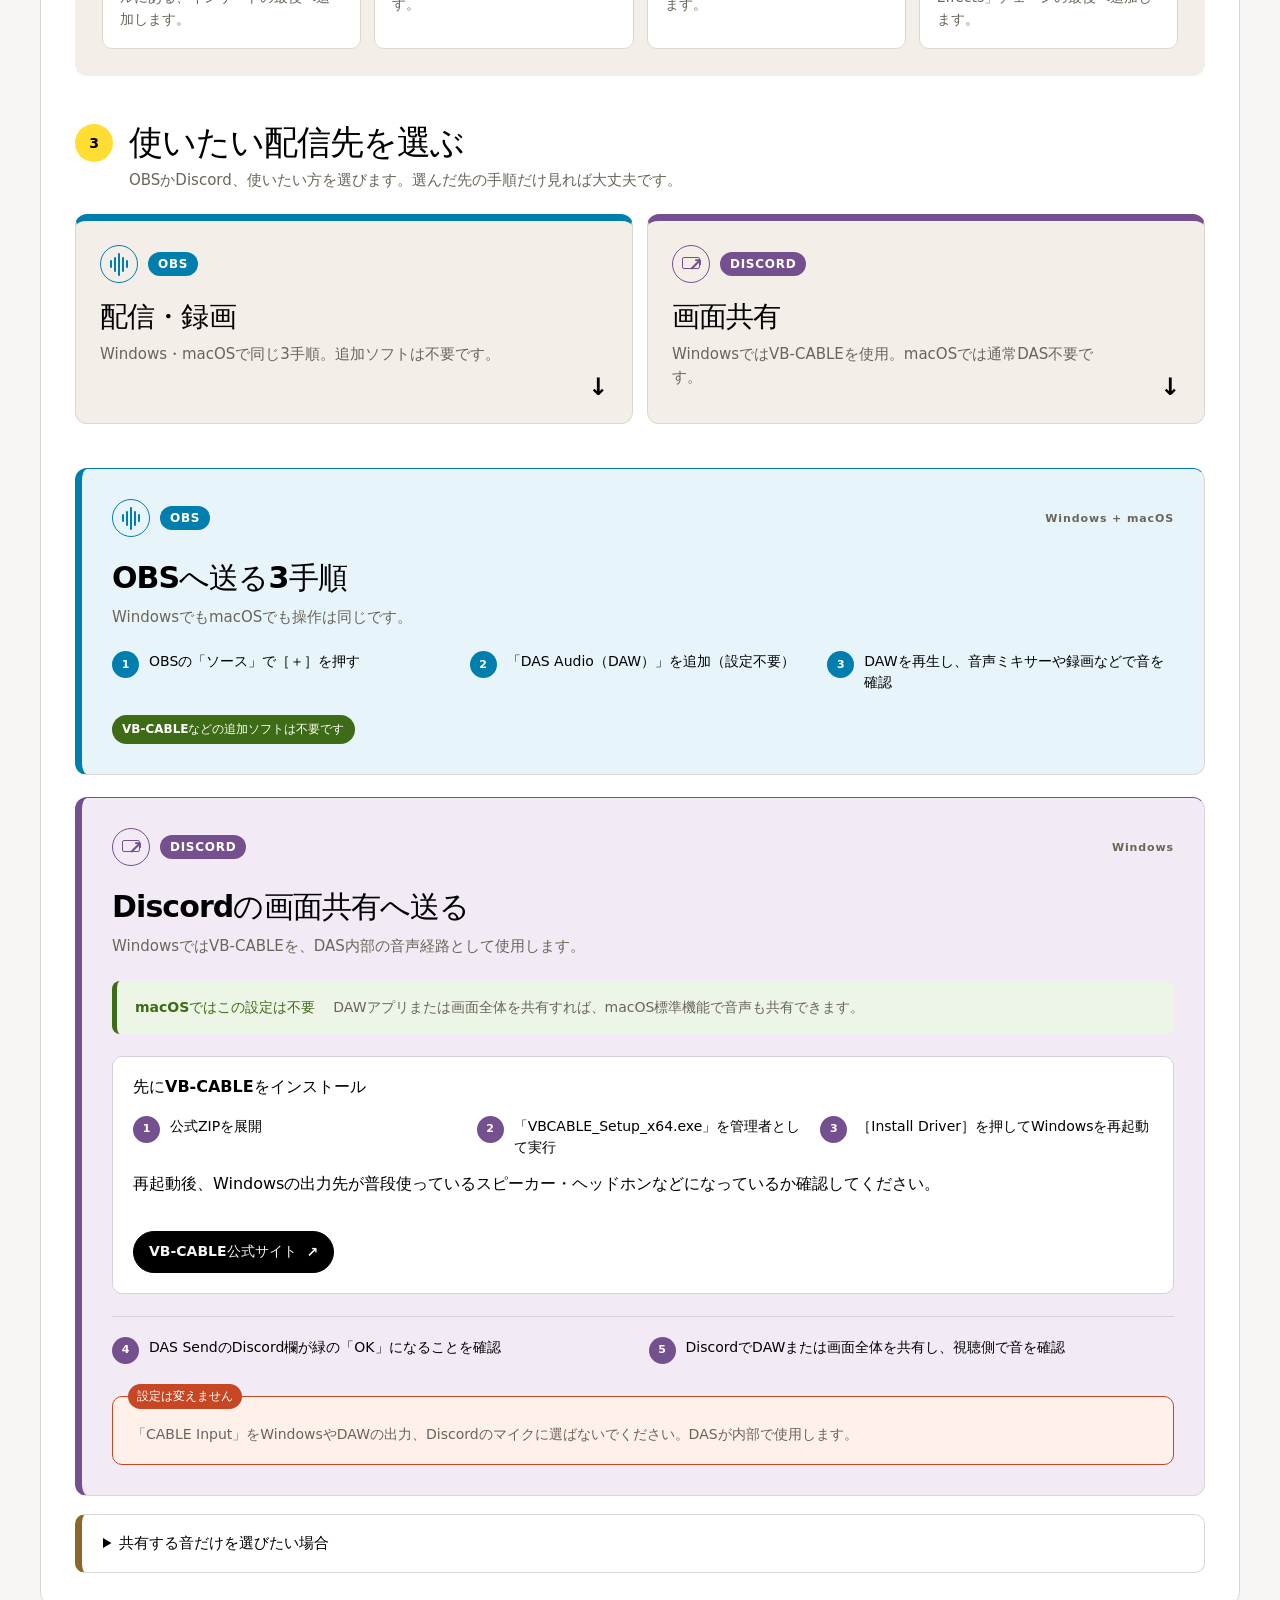
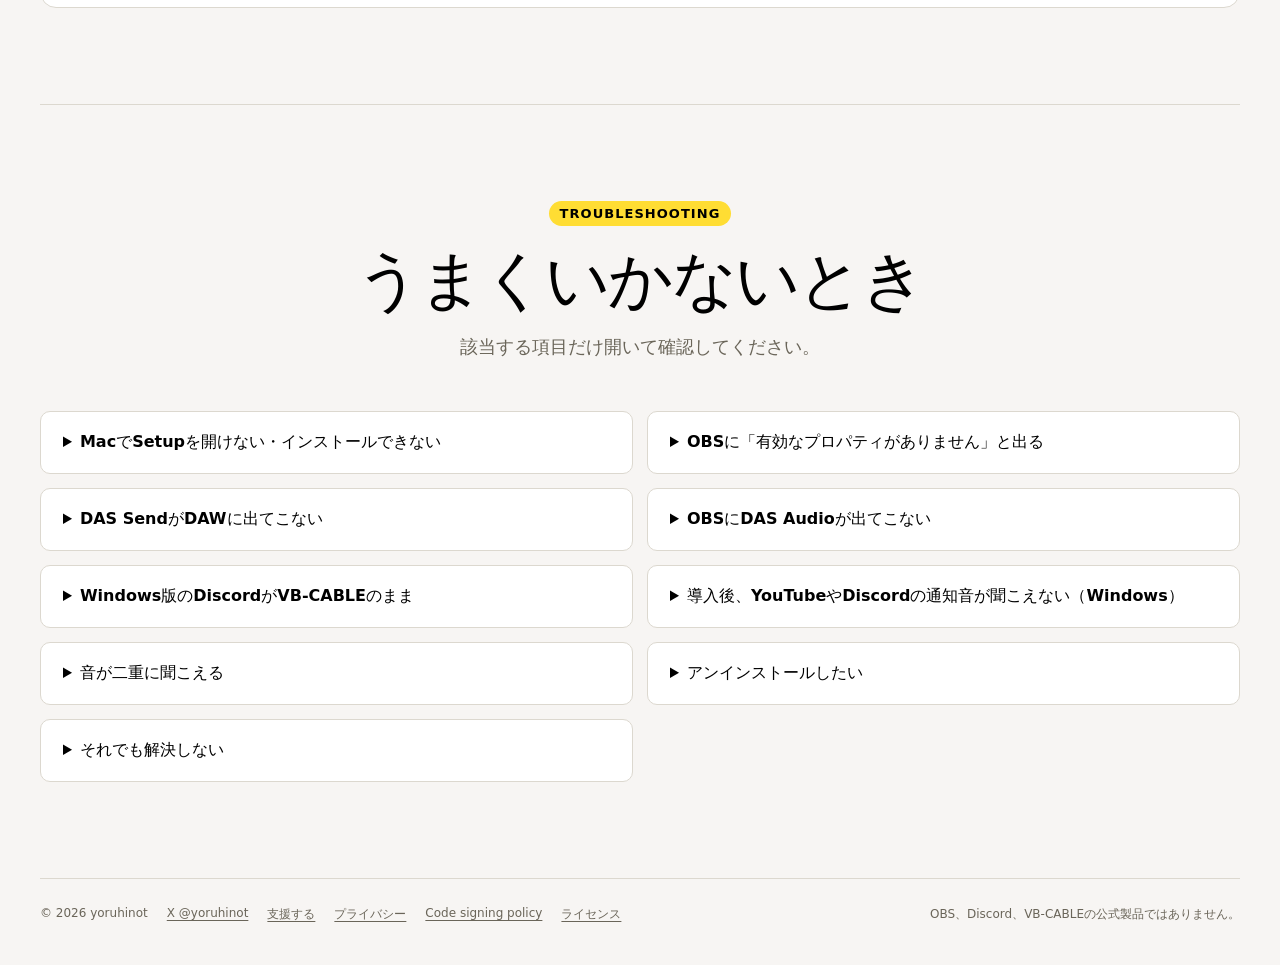
==== commit 123ce0a4: "Add an optional support link to the homepage A small link beside the free/no ads/open source note an" ====
--- a/site/index.html
+++ b/site/index.html
@@ -56,7 +56,7 @@
           <a class="primary-button" href="#download">使うOSを選ぶ <span aria-hidden="true">↓</span></a>
           <a class="text-link" href="#setup">先に手順を見る <span aria-hidden="true">→</span></a>
         </div>
-        <p class="download-note">無料・広告なし・オープンソース</p>
+        <p class="download-note">無料・広告なし・オープンソース · <a href="https://ofuse.me/yoruhinot" target="_blank" rel="noopener">開発を応援する</a></p>
       </div>
 
       <figure class="demo-figure">
@@ -206,7 +206,8 @@
 
   <footer>
     <span>© 2026 yoruhinot</span>
-    <a href="https://x.com/yoruhinot">X @yoruhinot</a>
+    <a href="https://x.com/yoruhinot">X @yoruhinot</a>
+    <a href="https://ofuse.me/yoruhinot" target="_blank" rel="noopener">支援する</a>
     <a href="https://github.com/yoruhinot/DawAudioStreamer/blob/main/PRIVACY.ja.md">プライバシー</a>
     <a href="https://github.com/yoruhinot/DawAudioStreamer/blob/main/CODE_SIGNING.ja.md" lang="en">Code signing policy</a>
     <a href="https://github.com/yoruhinot/DawAudioStreamer/blob/main/LICENSE">ライセンス</a>
